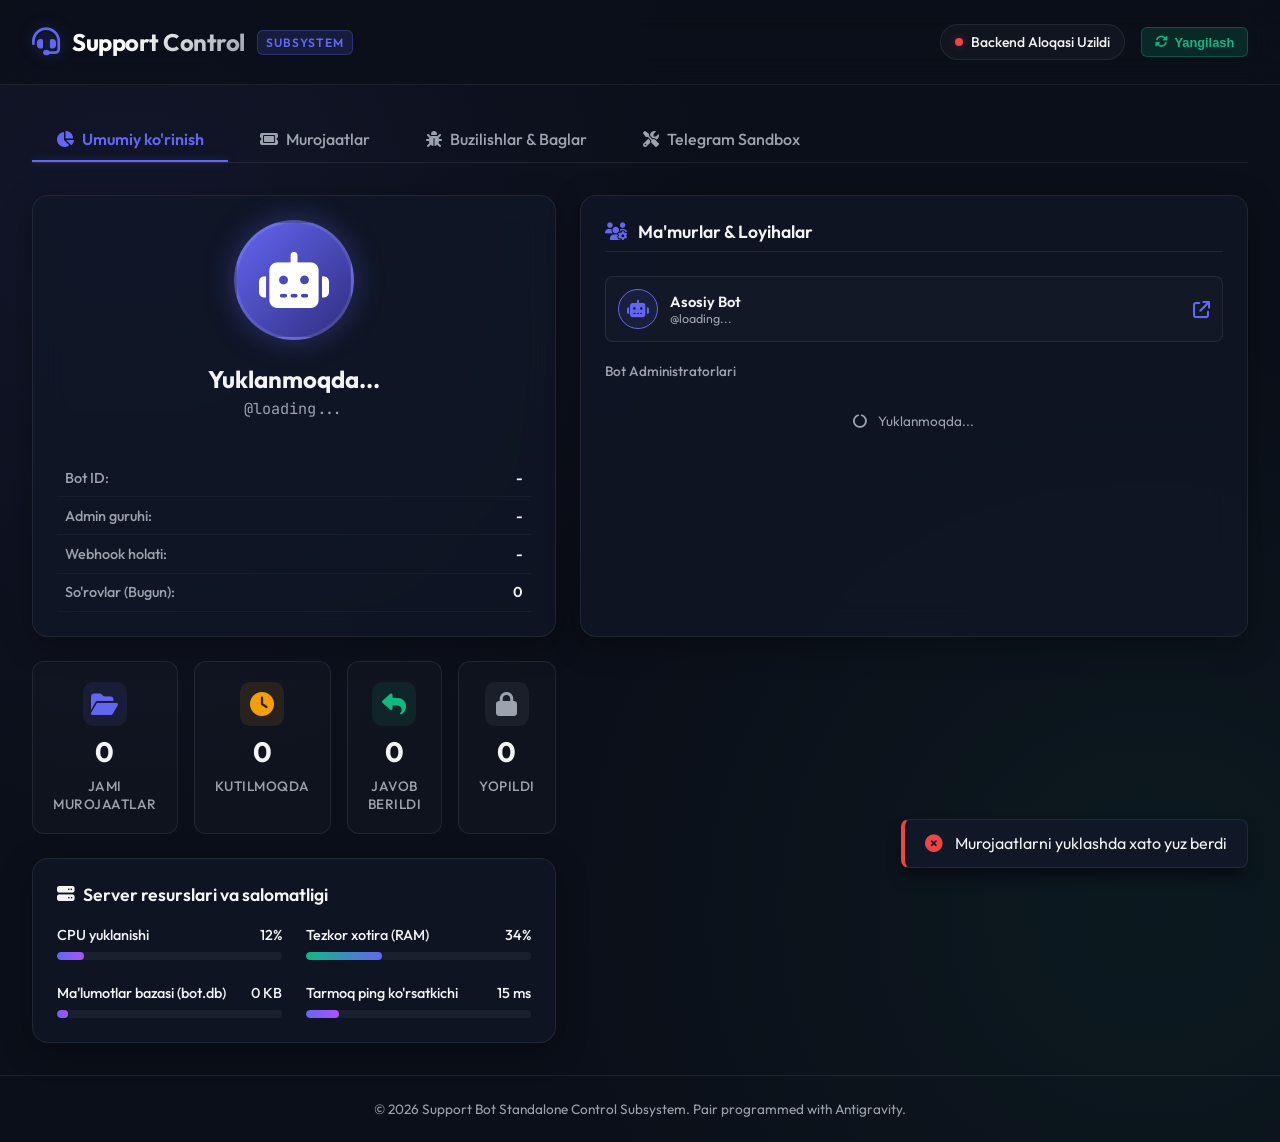
==== support_bot/index.html @ ced1eb54 "feat(support): add standalone dashboard web app, support bot system with simulation tools, and db_he" ====
<!DOCTYPE html>
<html lang="uz">
<head>
    <meta charset="UTF-8">
    <meta name="viewport" content="width=device-width, initial-scale=1.0">
    <title>Support Bot Dashboard & Control Panel</title>
    <!-- Google Fonts -->
    <link href="https://fonts.googleapis.com/css2?family=Outfit:wght@300;400;500;600;700;800&family=JetBrains+Mono:wght@400;500;700&display=swap" rel="stylesheet">
    <!-- FontAwesome for Icons -->
    <link rel="stylesheet" href="https://cdnjs.cloudflare.com/ajax/libs/font-awesome/6.4.0/css/all.min.css">
    
    <style>
        :root {
            --bg-base: #0b0f19;
            --bg-surface: rgba(17, 24, 39, 0.7);
            --border-color: rgba(255, 255, 255, 0.08);
            --accent-primary: #6366f1;
            --accent-primary-glow: rgba(99, 102, 241, 0.35);
            --accent-success: #10b981;
            --accent-success-glow: rgba(16, 185, 129, 0.2);
            --accent-danger: #ef4444;
            --accent-danger-glow: rgba(239, 68, 68, 0.3);
            --accent-warning: #f59e0b;
            --text-main: #f3f4f6;
            --text-muted: #9ca3af;
            --glass-blur: 16px;
            --transition-speed: 0.3s;
        }

        /* Blinking Alarm class for Memory Leak */
        .alarm-active {
            animation: alarm-pulse 1s infinite alternate;
            border-color: var(--accent-danger) !important;
            box-shadow: 0 0 15px var(--accent-danger-glow) !important;
        }

        @keyframes alarm-pulse {
            0% { background-color: rgba(239, 68, 68, 0.05); }
            100% { background-color: rgba(239, 68, 68, 0.2); }
        }

        * {
            margin: 0;
            padding: 0;
            box-sizing: border-box;
        }

        body {
            font-family: 'Outfit', sans-serif;
            background-color: var(--bg-base);
            color: var(--text-main);
            min-height: 100vh;
            display: flex;
            flex-direction: column;
            overflow-x: hidden;
            background-image: 
                radial-gradient(circle at 10% 20%, rgba(99, 102, 241, 0.08) 0%, transparent 40%),
                radial-gradient(circle at 90% 80%, rgba(16, 185, 129, 0.06) 0%, transparent 40%);
        }

        /* Scrollbars */
        ::-webkit-scrollbar {
            width: 8px;
            height: 8px;
        }
        ::-webkit-scrollbar-track {
            background: rgba(0, 0, 0, 0.2);
        }
        ::-webkit-scrollbar-thumb {
            background: rgba(255, 255, 255, 0.15);
            border-radius: 4px;
        }
        ::-webkit-scrollbar-thumb:hover {
            background: rgba(255, 255, 255, 0.3);
        }

        /* Layout & Header */
        header {
            display: flex;
            justify-content: space-between;
            align-items: center;
            padding: 1.5rem 2rem;
            border-bottom: 1px solid var(--border-color);
            background: rgba(11, 15, 25, 0.8);
            backdrop-filter: blur(var(--glass-blur));
            position: sticky;
            top: 0;
            z-index: 100;
        }

        .logo {
            display: flex;
            align-items: center;
            gap: 0.75rem;
        }

        .logo i {
            font-size: 1.75rem;
            color: var(--accent-primary);
            text-shadow: 0 0 15px var(--accent-primary-glow);
        }

        .logo h1 {
            font-size: 1.5rem;
            font-weight: 700;
            letter-spacing: -0.5px;
            background: linear-gradient(135deg, #fff 30%, var(--text-muted) 100%);
            -webkit-background-clip: text;
            -webkit-text-fill-color: transparent;
        }

        .logo span {
            font-size: 0.75rem;
            font-weight: 600;
            text-transform: uppercase;
            letter-spacing: 1px;
            background: rgba(99, 102, 241, 0.15);
            color: var(--accent-primary);
            padding: 0.25rem 0.5rem;
            border-radius: 6px;
            border: 1px solid rgba(99, 102, 241, 0.3);
        }

        .header-actions {
            display: flex;
            align-items: center;
            gap: 1rem;
        }

        .system-status-indicator {
            display: flex;
            align-items: center;
            gap: 0.5rem;
            font-size: 0.875rem;
            font-weight: 500;
            background: rgba(255, 255, 255, 0.03);
            padding: 0.5rem 0.875rem;
            border-radius: 99px;
            border: 1px solid var(--border-color);
        }

        .status-dot {
            width: 8px;
            height: 8px;
            border-radius: 50%;
            background-color: var(--accent-success);
            box-shadow: 0 0 8px var(--accent-success-glow);
            display: inline-block;
        }

        .status-dot.danger {
            background-color: var(--accent-danger);
            box-shadow: 0 0 8px var(--accent-danger-glow);
            animation: pulse-red 1s infinite alternate;
        }

        @keyframes pulse-red {
            0% { transform: scale(1); opacity: 0.6; }
            100% { transform: scale(1.3); opacity: 1; }
        }

        /* Container & Tabs */
        .container {
            max-width: 1400px;
            width: 100%;
            margin: 0 auto;
            padding: 2rem;
            flex-grow: 1;
            display: flex;
            flex-direction: column;
            gap: 2rem;
        }

        .tabs {
            display: flex;
            gap: 0.5rem;
            border-bottom: 1px solid var(--border-color);
            padding-bottom: 1px;
        }

        .tab-btn {
            background: none;
            border: none;
            color: var(--text-muted);
            font-family: inherit;
            font-size: 1rem;
            font-weight: 500;
            padding: 0.75rem 1.5rem;
            cursor: pointer;
            position: relative;
            transition: color var(--transition-speed);
            display: flex;
            align-items: center;
            gap: 0.5rem;
        }

        .tab-btn:hover {
            color: var(--text-main);
        }

        .tab-btn.active {
            color: var(--accent-primary);
            font-weight: 600;
        }

        .tab-btn.active::after {
            content: '';
            position: absolute;
            bottom: -1px;
            left: 0;
            right: 0;
            height: 2px;
            background: var(--accent-primary);
            box-shadow: 0 0 8px var(--accent-primary-glow);
        }

        .tab-content {
            display: none;
        }

        .tab-content.active {
            display: block;
            animation: fadeIn 0.4s ease-out;
        }

        @keyframes fadeIn {
            from { opacity: 0; transform: translateY(8px); }
            to { opacity: 1; transform: translateY(0); }
        }

        /* Cards & Glassmorphism */
        .glass-card {
            background: var(--bg-surface);
            backdrop-filter: blur(var(--glass-blur));
            border: 1px solid var(--border-color);
            border-radius: 16px;
            padding: 1.5rem;
            box-shadow: 0 8px 32px 0 rgba(0, 0, 0, 0.3);
            transition: transform var(--transition-speed), border-color var(--transition-speed);
        }

        .glass-card:hover {
            border-color: rgba(255, 255, 255, 0.15);
        }

        /* --- OVERVIEW TAB --- */
        .overview-grid {
            display: grid;
            grid-template-columns: 1fr 2fr;
            gap: 1.5rem;
        }

        @media (max-width: 1024px) {
            .overview-grid {
                grid-template-columns: 1fr;
            }
        }

        .bot-profile-card {
            display: flex;
            flex-direction: column;
            align-items: center;
            text-align: center;
            gap: 1.5rem;
            position: relative;
            overflow: hidden;
        }

        .bot-avatar-container {
            width: 120px;
            height: 120px;
            border-radius: 50%;
            background: linear-gradient(135deg, var(--accent-primary) 0%, #312e81 100%);
            display: flex;
            align-items: center;
            justify-content: center;
            border: 3px solid rgba(255, 255, 255, 0.1);
            font-size: 3.5rem;
            color: #fff;
            box-shadow: 0 0 30px var(--accent-primary-glow);
            position: relative;
        }

        .bot-avatar-container img {
            width: 100%;
            height: 100%;
            border-radius: 50%;
            object-fit: cover;
        }

        .bot-details h2 {
            font-size: 1.5rem;
            margin-bottom: 0.25rem;
            font-weight: 700;
        }

        .bot-details p {
            color: var(--text-muted);
            font-size: 0.95rem;
            font-family: 'JetBrains Mono', monospace;
        }

        .bot-meta-table {
            width: 100%;
            border-collapse: collapse;
            margin-top: 1rem;
            font-size: 0.9rem;
        }

        .bot-meta-table td {
            padding: 0.6rem 0.5rem;
            border-bottom: 1px solid rgba(255, 255, 255, 0.04);
        }

        .bot-meta-table td:first-child {
            color: var(--text-muted);
            text-align: left;
            font-weight: 500;
        }

        .bot-meta-table td:last-child {
            text-align: right;
            font-weight: 600;
        }

        /* Stats Grid */
        .stats-container {
            display: flex;
            flex-direction: column;
            gap: 1.5rem;
        }

        .stats-row {
            display: grid;
            grid-template-columns: repeat(4, 1fr);
            gap: 1rem;
        }

        @media (max-width: 768px) {
            .stats-row {
                grid-template-columns: repeat(2, 1fr);
            }
        }

        .stat-card {
            background: rgba(255, 255, 255, 0.02);
            border: 1px solid var(--border-color);
            border-radius: 12px;
            padding: 1.25rem;
            text-align: center;
            display: flex;
            flex-direction: column;
            align-items: center;
            gap: 0.5rem;
        }

        .stat-icon {
            font-size: 1.5rem;
            color: var(--accent-primary);
            background: rgba(99, 102, 241, 0.1);
            width: 44px;
            height: 44px;
            border-radius: 10px;
            display: flex;
            align-items: center;
            justify-content: center;
        }

        .stat-card.open .stat-icon {
            color: var(--accent-warning);
            background: rgba(245, 158, 11, 0.1);
        }

        .stat-card.answered .stat-icon {
            color: var(--accent-success);
            background: rgba(16, 185, 129, 0.1);
        }

        .stat-card.closed .stat-icon {
            color: var(--text-muted);
            background: rgba(255, 255, 255, 0.05);
        }

        .stat-val {
            font-size: 1.75rem;
            font-weight: 700;
        }

        .stat-lbl {
            font-size: 0.85rem;
            color: var(--text-muted);
            font-weight: 500;
            text-transform: uppercase;
            letter-spacing: 0.5px;
        }

        /* Server Metrics */
        .metrics-card h3 {
            font-size: 1.1rem;
            font-weight: 600;
            margin-bottom: 1.25rem;
            display: flex;
            align-items: center;
            gap: 0.5rem;
        }

        .metrics-grid {
            display: grid;
            grid-template-columns: repeat(2, 1fr);
            gap: 1.5rem;
        }

        @media (max-width: 600px) {
            .metrics-grid {
                grid-template-columns: 1fr;
            }
        }

        .metric-item {
            display: flex;
            flex-direction: column;
            gap: 0.5rem;
        }

        .metric-info {
            display: flex;
            justify-content: space-between;
            font-size: 0.9rem;
            font-weight: 500;
        }

        .metric-progress-bg {
            height: 8px;
            background: rgba(255, 255, 255, 0.05);
            border-radius: 99px;
            overflow: hidden;
            position: relative;
        }

        .metric-progress-fill {
            height: 100%;
            background: linear-gradient(90deg, var(--accent-primary), #a855f7);
            border-radius: 99px;
            width: 0%;
            transition: width 1s cubic-bezier(0.4, 0, 0.2, 1);
        }

        .metric-item.memory .metric-progress-fill {
            background: linear-gradient(90deg, var(--accent-success), var(--accent-primary));
        }

        .metric-item.memory.critical .metric-progress-fill {
            background: linear-gradient(90deg, var(--accent-danger), #b91c1c) !important;
            animation: progress-blink 0.5s infinite alternate;
        }

        @keyframes progress-blink {
            0% { opacity: 0.7; }
            100% { opacity: 1; }
        }

        /* --- TICKETS TAB --- */
        .tickets-layout {
            display: grid;
            grid-template-columns: 350px 1fr;
            gap: 1.5rem;
            height: 600px;
        }

        @media (max-width: 900px) {
            .tickets-layout {
                grid-template-columns: 1fr;
                height: auto;
            }
        }

        /* Ticket List Panel */
        .ticket-list-panel {
            display: flex;
            flex-direction: column;
            gap: 1rem;
            height: 100%;
            overflow: hidden;
        }

        .ticket-list-header {
            display: flex;
            flex-direction: column;
            gap: 0.75rem;
        }

        .ticket-filter {
            display: flex;
            background: rgba(0, 0, 0, 0.2);
            border-radius: 8px;
            padding: 0.25rem;
            border: 1px solid var(--border-color);
        }

        .filter-btn {
            flex-grow: 1;
            background: none;
            border: none;
            color: var(--text-muted);
            padding: 0.4rem;
            font-size: 0.8rem;
            font-weight: 600;
            border-radius: 6px;
            cursor: pointer;
            font-family: inherit;
            transition: all var(--transition-speed);
        }

        .filter-btn:hover {
            color: var(--text-main);
        }

        .filter-btn.active {
            background: rgba(255, 255, 255, 0.08);
            color: #fff;
            box-shadow: 0 2px 4px rgba(0, 0, 0, 0.2);
        }

        .ticket-scroll {
            flex-grow: 1;
            overflow-y: auto;
            display: flex;
            flex-direction: column;
            gap: 0.75rem;
            padding-right: 0.25rem;
        }

        .ticket-item-card {
            background: rgba(255, 255, 255, 0.02);
            border: 1px solid var(--border-color);
            border-radius: 10px;
            padding: 1rem;
            cursor: pointer;
            transition: all var(--transition-speed);
            display: flex;
            flex-direction: column;
            gap: 0.5rem;
            text-align: left;
        }

        .ticket-item-card:hover {
            background: rgba(255, 255, 255, 0.05);
            border-color: rgba(255, 255, 255, 0.15);
        }

        .ticket-item-card.active {
            background: rgba(99, 102, 241, 0.08);
            border-color: var(--accent-primary);
            box-shadow: 0 0 10px rgba(99, 102, 241, 0.15);
        }

        .ticket-item-top {
            display: flex;
            justify-content: space-between;
            align-items: center;
        }

        .ticket-id-tag {
            font-family: 'JetBrains Mono', monospace;
            font-size: 0.8rem;
            font-weight: 700;
            background: rgba(255, 255, 255, 0.06);
            padding: 0.2rem 0.5rem;
            border-radius: 4px;
            border: 1px solid rgba(255, 255, 255, 0.05);
        }

        .ticket-status-badge {
            font-size: 0.75rem;
            font-weight: 600;
            padding: 0.15rem 0.45rem;
            border-radius: 4px;
            text-transform: uppercase;
            letter-spacing: 0.5px;
        }

        .badge-open {
            background: rgba(245, 158, 11, 0.15);
            color: var(--accent-warning);
            border: 1px solid rgba(245, 158, 11, 0.3);
        }

        .badge-answered {
            background: rgba(16, 185, 129, 0.15);
            color: var(--accent-success);
            border: 1px solid rgba(16, 185, 129, 0.3);
        }

        .badge-closed {
            background: rgba(255, 255, 255, 0.05);
            color: var(--text-muted);
            border: 1px solid rgba(255, 255, 255, 0.1);
        }

        .ticket-user-name {
            font-weight: 600;
            font-size: 0.95rem;
        }

        .ticket-preview {
            font-size: 0.85rem;
            color: var(--text-muted);
            white-space: nowrap;
            overflow: hidden;
            text-overflow: ellipsis;
        }

        .ticket-time {
            font-size: 0.75rem;
            color: rgba(255, 255, 255, 0.3);
            align-self: flex-end;
        }

        .empty-tickets {
            text-align: center;
            color: var(--text-muted);
            padding: 3rem 1rem;
            font-size: 0.9rem;
            display: flex;
            flex-direction: column;
            align-items: center;
            gap: 0.75rem;
        }

        .empty-tickets i {
            font-size: 2rem;
            opacity: 0.5;
        }

        /* Chat Panel */
        .chat-panel {
            display: flex;
            flex-direction: column;
            height: 100%;
            overflow: hidden;
        }

        .chat-panel-placeholder {
            display: flex;
            flex-direction: column;
            align-items: center;
            justify-content: center;
            text-align: center;
            height: 100%;
            color: var(--text-muted);
            gap: 1rem;
            background: rgba(0, 0, 0, 0.15);
            border-radius: 12px;
            border: 1px dashed var(--border-color);
        }

        .chat-panel-placeholder i {
            font-size: 3.5rem;
            color: rgba(255, 255, 255, 0.05);
        }

        .chat-header {
            display: flex;
            justify-content: space-between;
            align-items: center;
            padding-bottom: 1rem;
            border-bottom: 1px solid var(--border-color);
        }

        .chat-user-info {
            display: flex;
            flex-direction: column;
            gap: 0.25rem;
        }

        .chat-user-info h4 {
            font-size: 1.1rem;
            font-weight: 600;
        }

        .chat-user-sub {
            font-size: 0.85rem;
            color: var(--text-muted);
            font-family: 'JetBrains Mono', monospace;
        }

        .chat-actions {
            display: flex;
            gap: 0.5rem;
        }

        .btn-sm {
            padding: 0.4rem 0.8rem;
            font-size: 0.8rem;
            border-radius: 6px;
            border: 1px solid var(--border-color);
            background: rgba(255, 255, 255, 0.04);
            color: var(--text-main);
            font-weight: 600;
            cursor: pointer;
            display: flex;
            align-items: center;
            gap: 0.4rem;
            transition: all var(--transition-speed);
        }

        .btn-sm:hover:not(:disabled) {
            background: rgba(255, 255, 255, 0.08);
            border-color: rgba(255, 255, 255, 0.2);
        }

        .btn-sm.success {
            background: rgba(16, 185, 129, 0.15);
            color: var(--accent-success);
            border: 1px solid rgba(16, 185, 129, 0.3);
        }

        .btn-sm.success:hover:not(:disabled) {
            background: rgba(16, 185, 129, 0.25);
        }

        .btn-sm.danger {
            background: rgba(239, 68, 68, 0.15);
            color: var(--accent-danger);
            border: 1px solid rgba(239, 68, 68, 0.3);
        }

        .btn-sm.danger:hover:not(:disabled) {
            background: rgba(239, 68, 68, 0.25);
        }

        /* Message Area */
        .chat-messages-area {
            flex-grow: 1;
            overflow-y: auto;
            padding: 1.5rem 0.5rem;
            display: flex;
            flex-direction: column;
            gap: 1rem;
        }

        .msg-bubble-wrapper {
            display: flex;
            width: 100%;
        }

        .msg-bubble-wrapper.user {
            justify-content: flex-start;
        }

        .msg-bubble-wrapper.admin {
            justify-content: flex-end;
        }

        .msg-bubble {
            max-width: 70%;
            padding: 0.85rem 1.1rem;
            border-radius: 14px;
            font-size: 0.95rem;
            line-height: 1.45;
            position: relative;
            box-shadow: 0 4px 12px rgba(0, 0, 0, 0.15);
        }

        .msg-bubble-wrapper.user .msg-bubble {
            background: rgba(255, 255, 255, 0.03);
            border: 1px solid var(--border-color);
            color: var(--text-main);
            border-bottom-left-radius: 2px;
        }

        .msg-bubble-wrapper.admin .msg-bubble {
            background: linear-gradient(135deg, var(--accent-primary) 0%, #4f46e5 100%);
            color: #fff;
            border-bottom-right-radius: 2px;
        }

        .msg-time {
            display: block;
            font-size: 0.75rem;
            color: rgba(255, 255, 255, 0.4);
            margin-top: 0.4rem;
            text-align: right;
        }

        .msg-bubble-wrapper.user .msg-time {
            color: var(--text-muted);
        }

        /* Message Input Area */
        .chat-input-area {
            display: flex;
            gap: 0.75rem;
            padding-top: 1rem;
            border-top: 1px solid var(--border-color);
            position: relative;
        }

        .chat-input-area textarea {
            flex-grow: 1;
            background: rgba(0, 0, 0, 0.25);
            border: 1px solid var(--border-color);
            border-radius: 10px;
            color: var(--text-main);
            font-family: inherit;
            font-size: 0.95rem;
            padding: 0.75rem 1rem;
            resize: none;
            height: 48px;
            transition: all var(--transition-speed);
        }

        .chat-input-area textarea:focus {
            outline: none;
            border-color: var(--accent-primary);
            box-shadow: 0 0 10px var(--accent-primary-glow);
            background: rgba(0, 0, 0, 0.4);
        }

        .chat-send-btn {
            width: 48px;
            height: 48px;
            border-radius: 10px;
            background: var(--accent-primary);
            border: none;
            color: white;
            font-size: 1.1rem;
            cursor: pointer;
            display: flex;
            align-items: center;
            justify-content: center;
            transition: all var(--transition-speed);
            box-shadow: 0 4px 12px var(--accent-primary-glow);
        }

        .chat-send-btn:hover:not(:disabled) {
            background: #4f46e5;
            transform: translateY(-2px);
        }

        .chat-send-btn:active:not(:disabled) {
            transform: translateY(0);
        }

        .chat-send-btn:disabled {
            background: rgba(255, 255, 255, 0.05);
            color: var(--text-muted);
            box-shadow: none;
            cursor: not-allowed;
        }

        /* --- BUGS & GLITCHES TAB --- */
        .bug-section-grid {
            display: grid;
            grid-template-columns: 1fr 1fr;
            gap: 2rem;
        }

        @media (max-width: 1024px) {
            .bug-section-grid {
                grid-template-columns: 1fr;
            }
        }

        .bug-controls h3 {
            margin-bottom: 1.25rem;
            font-size: 1.15rem;
            display: flex;
            align-items: center;
            gap: 0.5rem;
        }

        .bug-card-list {
            display: flex;
            flex-direction: column;
            gap: 1rem;
        }

        .bug-toggle-card {
            background: rgba(255, 255, 255, 0.02);
            border: 1px solid var(--border-color);
            border-radius: 12px;
            padding: 1.25rem;
            display: flex;
            justify-content: space-between;
            align-items: center;
            transition: all var(--transition-speed);
        }

        .bug-toggle-card.active {
            border-color: var(--accent-danger);
            background: rgba(239, 68, 68, 0.03);
            box-shadow: 0 0 15px rgba(239, 68, 68, 0.08);
        }

        .bug-info-text {
            display: flex;
            flex-direction: column;
            gap: 0.25rem;
            max-width: 70%;
        }

        .bug-title {
            font-weight: 600;
            font-size: 1rem;
            display: flex;
            align-items: center;
            gap: 0.5rem;
        }

        .bug-desc {
            font-size: 0.85rem;
            color: var(--text-muted);
        }

        /* Switch toggle UI */
        .switch {
            position: relative;
            display: inline-block;
            width: 46px;
            height: 24px;
        }

        .switch input { 
            opacity: 0;
            width: 0;
            height: 0;
        }

        .slider {
            position: absolute;
            cursor: pointer;
            top: 0;
            left: 0;
            right: 0;
            bottom: 0;
            background-color: rgba(255, 255, 255, 0.1);
            transition: .4s;
            border-radius: 34px;
            border: 1px solid var(--border-color);
        }

        .slider:before {
            position: absolute;
            content: "";
            height: 16px;
            width: 16px;
            left: 3px;
            bottom: 3px;
            background-color: #f3f4f6;
            transition: .4s;
            border-radius: 50%;
        }

        input:checked + .slider {
            background-color: var(--accent-danger);
            border-color: rgba(239, 68, 68, 0.3);
        }

        input:checked + .slider:before {
            transform: translateX(22px);
        }

        /* System Action Center */
        .action-center {
            display: flex;
            flex-direction: column;
            gap: 1rem;
            margin-top: 1.5rem;
        }

        .btn-action {
            background: linear-gradient(135deg, var(--accent-success) 0%, #047857 100%);
            color: white;
            border: none;
            border-radius: 10px;
            padding: 0.85rem;
            font-size: 0.95rem;
            font-weight: 600;
            cursor: pointer;
            display: flex;
            align-items: center;
            justify-content: center;
            gap: 0.5rem;
            transition: all var(--transition-speed);
            box-shadow: 0 4px 12px var(--accent-success-glow);
        }

        .btn-action:hover {
            transform: translateY(-2px);
            box-shadow: 0 6px 16px var(--accent-success-glow);
        }

        .btn-action.disabled {
            background: rgba(255, 255, 255, 0.05);
            color: var(--text-muted);
            box-shadow: none;
            cursor: not-allowed;
            transform: none !important;
        }

        /* Console/Logs Panel */
        .console-panel {
            display: flex;
            flex-direction: column;
            height: 480px;
        }

        .console-header {
            display: flex;
            justify-content: space-between;
            align-items: center;
            margin-bottom: 0.75rem;
        }

        .console-header span {
            font-size: 0.9rem;
            font-weight: 600;
            color: var(--text-muted);
            display: flex;
            align-items: center;
            gap: 0.5rem;
        }

        .console-screen {
            flex-grow: 1;
            background: #05070c;
            border: 1px solid var(--border-color);
            border-radius: 10px;
            padding: 1rem;
            font-family: 'JetBrains Mono', monospace;
            font-size: 0.825rem;
            color: #10b981;
            overflow-y: auto;
            display: flex;
            flex-direction: column;
            gap: 0.4rem;
            box-shadow: inset 0 2px 10px rgba(0,0,0,0.8);
        }

        .log-entry {
            line-height: 1.4;
            word-break: break-all;
        }

        .log-entry.info {
            color: #a7f3d0;
        }

        .log-entry.warn {
            color: var(--accent-warning);
        }

        .log-entry.error {
            color: #fca5a5;
        }

        .log-entry.simulated {
            color: #f43f5e;
            font-weight: bold;
            animation: pulse-log 1s alternate infinite;
        }

        @keyframes pulse-log {
            from { text-shadow: 0 0 2px rgba(244, 63, 94, 0.2); }
            to { text-shadow: 0 0 8px rgba(244, 63, 94, 0.6); }
        }

        /* --- TELEGRAM TOOLS --- */
        .tools-grid {
            display: grid;
            grid-template-columns: repeat(2, 1fr);
            gap: 1.5rem;
        }

        @media (max-width: 768px) {
            .tools-grid {
                grid-template-columns: 1fr;
            }
        }

        .tool-card h3 {
            font-size: 1.1rem;
            font-weight: 600;
            margin-bottom: 1rem;
            display: flex;
            align-items: center;
            gap: 0.5rem;
        }

        .form-group {
            display: flex;
            flex-direction: column;
            gap: 0.5rem;
            margin-bottom: 1.25rem;
        }

        .form-group label {
            font-size: 0.85rem;
            font-weight: 500;
            color: var(--text-muted);
        }

        .form-group input, .form-group textarea {
            background: rgba(0, 0, 0, 0.2);
            border: 1px solid var(--border-color);
            border-radius: 8px;
            color: white;
            padding: 0.65rem 0.85rem;
            font-family: inherit;
            font-size: 0.9rem;
            transition: all var(--transition-speed);
        }

        .form-group input:focus, .form-group textarea:focus {
            outline: none;
            border-color: var(--accent-primary);
            box-shadow: 0 0 10px var(--accent-primary-glow);
        }

        .btn-primary {
            background: var(--accent-primary);
            color: white;
            border: none;
            border-radius: 8px;
            padding: 0.75rem 1.25rem;
            font-size: 0.9rem;
            font-weight: 600;
            cursor: pointer;
            transition: all var(--transition-speed);
            display: flex;
            align-items: center;
            justify-content: center;
            gap: 0.5rem;
        }

        .btn-primary:hover:not(:disabled) {
            background: #4f46e5;
            box-shadow: 0 0 12px var(--accent-primary-glow);
        }

        .btn-primary:disabled {
            background: rgba(255,255,255,0.05);
            color: var(--text-muted);
            cursor: not-allowed;
        }

        /* Webhook status */
        .webhook-status-box {
            background: rgba(255,255,255,0.02);
            border: 1px solid var(--border-color);
            border-radius: 8px;
            padding: 1rem;
            display: flex;
            flex-direction: column;
            gap: 0.5rem;
            font-family: 'JetBrains Mono', monospace;
            font-size: 0.85rem;
        }

        /* Modal image view */
        .modal {
            display: none;
            position: fixed;
            z-index: 1000;
            top: 0;
            left: 0;
            width: 100%;
            height: 100%;
            background: rgba(0,0,0,0.85);
            backdrop-filter: blur(10px);
            align-items: center;
            justify-content: center;
        }

        .modal-content {
            max-width: 90%;
            max-height: 90%;
            border-radius: 10px;
            box-shadow: 0 0 30px rgba(0,0,0,0.5);
        }

        .modal-close {
            position: absolute;
            top: 1.5rem;
            right: 2rem;
            font-size: 2rem;
            color: white;
            cursor: pointer;
        }

        /* Toast notifications */
        .toast-container {
            position: fixed;
            bottom: 2rem;
            right: 2rem;
            display: flex;
            flex-direction: column;
            gap: 0.75rem;
            z-index: 2000;
        }

        .toast {
            background: rgba(17, 24, 39, 0.95);
            border: 1px solid var(--border-color);
            border-left: 4px solid var(--accent-primary);
            padding: 0.85rem 1.25rem;
            border-radius: 8px;
            box-shadow: 0 10px 15px -3px rgba(0,0,0,0.5);
            display: flex;
            align-items: center;
            gap: 0.75rem;
            min-width: 280px;
            transform: translateX(120%);
            transition: transform 0.3s cubic-bezier(0.175, 0.885, 0.32, 1.275);
        }

        .toast.show {
            transform: translateX(0);
        }

        .toast.success {
            border-left-color: var(--accent-success);
        }

        .toast.error {
            border-left-color: var(--accent-danger);
        }

        .toast.warning {
            border-left-color: var(--accent-warning);
        }

        .toast i {
            font-size: 1.1rem;
        }

        .toast.success i { color: var(--accent-success); }
        .toast.error i { color: var(--accent-danger); }
        .toast.warning i { color: var(--accent-warning); }

        footer {
            text-align: center;
            padding: 1.5rem;
            color: var(--text-muted);
            font-size: 0.85rem;
            border-top: 1px solid var(--border-color);
            margin-top: auto;
        }
    </style>
</head>
<body>

    <!-- Header -->
    <header>
        <div class="logo">
            <i class="fa-solid fa-headset"></i>
            <h1>Support Control</h1>
            <span>Subsystem</span>
        </div>
        <div class="header-actions">
            <div class="system-status-indicator" id="system-status-container">
                <span class="status-dot" id="system-status-dot"></span>
                <span id="system-status-text">Tizim barqaror</span>
            </div>
            <button class="btn-sm success" onclick="fetchBotStatus()"><i class="fa-solid fa-rotate"></i> Yangilash</button>
        </div>
    </header>

    <!-- Main Container -->
    <div class="container">
        
        <!-- Tabs Menu -->
        <div class="tabs">
            <button class="tab-btn active" onclick="switchTab(event, 'tab-overview')">
                <i class="fa-solid fa-chart-pie"></i> Umumiy ko'rinish
            </button>
            <button class="tab-btn" onclick="switchTab(event, 'tab-tickets')">
                <i class="fa-solid fa-ticket"></i> Murojaatlar
            </button>
            <button class="tab-btn" onclick="switchTab(event, 'tab-bugs')">
                <i class="fa-solid fa-bug"></i> Buzilishlar & Baglar
            </button>
            <button class="tab-btn" onclick="switchTab(event, 'tab-tools')">
                <i class="fa-solid fa-screwdriver-wrench"></i> Telegram Sandbox
            </button>
        </div>

        <!-- OVERVIEW TAB -->
        <div id="tab-overview" class="tab-content active">
            <div class="overview-grid">
                
                <!-- Bot Profile Info -->
                <div class="glass-card bot-profile-card">
                    <div class="bot-avatar-container">
                        <span id="bot-avatar-fallback"><i class="fa-solid fa-robot"></i></span>
                        <img id="bot-avatar-img" style="display: none;" src="" alt="Bot Avatar">
                    </div>
                    <div class="bot-details">
                        <h2 id="bot-name">Yuklanmoqda...</h2>
                        <p id="bot-username">@loading...</p>
                    </div>
                    <table class="bot-meta-table">
                        <tr>
                            <td>Bot ID:</td>
                            <td id="bot-id">-</td>
                        </tr>
                        <tr>
                            <td>Admin guruhi:</td>
                            <td id="bot-group">-</td>
                        </tr>
                        <tr>
                            <td>Webhook holati:</td>
                            <td id="bot-webhook">-</td>
                        </tr>
                        <tr>
                            <td>So'rovlar (Bugun):</td>
                            <td id="bot-requests-today">0</td>
                        </tr>
                    </table>
                </div>

                <!-- Asosiy Bot & Adminlar Info -->
                <div class="glass-card admins-card" style="display: flex; flex-direction: column; gap: 1rem; padding: 1.5rem;">
                    <h3 style="margin-bottom: 0.5rem; text-align: left; font-size: 1.1rem; border-bottom: 1px solid var(--border-color); padding-bottom: 0.5rem; font-weight: 600;">
                        <i class="fa-solid fa-users-gear" style="color: var(--accent-primary); margin-right: 0.5rem;"></i> Ma'murlar & Loyihalar
                    </h3>
                    
                    <!-- Asosiy Bot Info -->
                    <div id="main-bot-profile-container" style="display: flex; align-items: center; gap: 0.75rem; background: rgba(255, 255, 255, 0.02); padding: 0.75rem; border-radius: 8px; border: 1px solid var(--border-color);">
                        <div style="width: 40px; height: 40px; border-radius: 50%; overflow: hidden; background: rgba(99, 102, 241, 0.1); display: flex; align-items: center; justify-content: center; border: 1px solid var(--accent-primary); flex-shrink: 0;">
                            <img id="main-bot-avatar" src="" style="width: 100%; height: 100%; object-fit: cover; display: none;">
                            <i id="main-bot-fallback-avatar" class="fa-solid fa-robot" style="font-size: 1.1rem; color: var(--accent-primary);"></i>
                        </div>
                        <div style="text-align: left; flex-grow: 1; min-width: 0;">
                            <div id="main-bot-name-txt" style="font-weight: 600; font-size: 0.92rem; white-space: nowrap; overflow: hidden; text-overflow: ellipsis;">Asosiy Bot</div>
                            <div id="main-bot-username-txt" style="font-size: 0.78rem; color: var(--text-muted); white-space: nowrap; overflow: hidden; text-overflow: ellipsis;">@loading...</div>
                        </div>
                        <a id="main-bot-link" href="#" target="_blank" style="color: var(--accent-primary); font-size: 1.05rem; transition: transform 0.2s; flex-shrink: 0;">
                            <i class="fa-solid fa-arrow-up-right-from-square"></i>
                        </a>
                    </div>
                    
                    <!-- Adminlar List -->
                    <h4 style="font-size: 0.85rem; font-weight: 500; color: var(--text-muted); text-align: left; margin-top: 0.25rem;">Bot Administratorlari</h4>
                    <div id="admins-list-container" style="display: flex; flex-direction: column; gap: 0.75rem;">
                        <div style="text-align: center; padding: 1rem; color: var(--text-muted); font-size: 0.85rem;">
                            <i class="fa-solid fa-circle-notch fa-spin" style="margin-right: 0.5rem;"></i> Yuklanmoqda...
                        </div>
                    </div>
                </div>

                <!-- Stats and Metrics -->
                <div class="stats-container">
                    
                    <div class="stats-row">
                        <div class="stat-card">
                            <div class="stat-icon"><i class="fa-solid fa-folder-open"></i></div>
                            <div class="stat-val" id="stat-total">0</div>
                            <div class="stat-lbl">Jami murojaatlar</div>
                        </div>
                        <div class="stat-card open">
                            <div class="stat-icon"><i class="fa-solid fa-clock"></i></div>
                            <div class="stat-val" id="stat-open">0</div>
                            <div class="stat-lbl">Kutilmoqda</div>
                        </div>
                        <div class="stat-card answered">
                            <div class="stat-icon"><i class="fa-solid fa-reply"></i></div>
                            <div class="stat-val" id="stat-answered">0</div>
                            <div class="stat-lbl">Javob berildi</div>
                        </div>
                        <div class="stat-card closed">
                            <div class="stat-icon"><i class="fa-solid fa-lock"></i></div>
                            <div class="stat-val" id="stat-closed">0</div>
                            <div class="stat-lbl">Yopildi</div>
                        </div>
                    </div>

                    <!-- Server Health Metrics -->
                    <div class="glass-card metrics-card" id="health-card">
                        <h3><i class="fa-solid fa-server"></i> Server resurslari va salomatligi</h3>
                        <div class="metrics-grid">
                            <div class="metric-item">
                                <div class="metric-info">
                                    <span>CPU yuklanishi</span>
                                    <span id="metric-cpu-val">12%</span>
                                </div>
                                <div class="metric-progress-bg">
                                    <div class="metric-progress-fill" id="metric-cpu-bar" style="width: 12%;"></div>
                                </div>
                            </div>
                            <div class="metric-item memory" id="memory-metric-item">
                                <div class="metric-info">
                                    <span>Tezkor xotira (RAM)</span>
                                    <span id="metric-ram-val">34%</span>
                                </div>
                                <div class="metric-progress-bg">
                                    <div class="metric-progress-fill" id="metric-ram-bar" style="width: 34%;"></div>
                                </div>
                            </div>
                            <div class="metric-item">
                                <div class="metric-info">
                                    <span>Ma'lumotlar bazasi (bot.db)</span>
                                    <span id="metric-db-val">0 KB</span>
                                </div>
                                <div class="metric-progress-bg">
                                    <div class="metric-progress-fill" id="metric-db-bar" style="width: 5%;"></div>
                                </div>
                            </div>
                            <div class="metric-item">
                                <div class="metric-info">
                                    <span>Tarmoq ping ko'rsatkichi</span>
                                    <span id="metric-ping-val">15 ms</span>
                                </div>
                                <div class="metric-progress-bg">
                                    <div class="metric-progress-fill" id="metric-ping-bar" style="width: 15%;"></div>
                                </div>
                            </div>
                        </div>
                    </div>

                </div>

            </div>
        </div>

        <!-- TICKETS TAB -->
        <div id="tab-tickets" class="tab-content">
            <div class="tickets-layout glass-card">
                
                <!-- Ticket List -->
                <div class="ticket-list-panel">
                    <div class="ticket-list-header">
                        <div class="ticket-filter">
                            <button class="filter-btn active" onclick="filterTickets('all', this)">Barchasi</button>
                            <button class="filter-btn" onclick="filterTickets('open', this)">Ochiq</button>
                            <button class="filter-btn" onclick="filterTickets('answered', this)">Javob berilgan</button>
                            <button class="filter-btn" onclick="filterTickets('closed', this)">Yopilgan</button>
                        </div>
                    </div>
                    
                    <div class="ticket-scroll" id="ticket-list-container">
                        <!-- Loaded dynamically -->
                        <div class="empty-tickets">
                            <i class="fa-solid fa-spinner fa-spin"></i>
                            <p>Murojaatlar yuklanmoqda...</p>
                        </div>
                    </div>
                </div>

                <!-- Chat History & Details -->
                <div class="chat-panel">
                    <div id="chat-placeholder" class="chat-panel-placeholder">
                        <i class="fa-solid fa-comments"></i>
                        <p>Murojaat tafsilotlarini va xabarlar tarixini ko'rish uchun chap tomondan ticketni tanlang.</p>
                    </div>

                    <div id="chat-active" class="chat-panel" style="display: none;">
                        <div class="chat-header">
                            <div class="chat-user-info">
                                <h4 id="chat-user-title">Foydalanuvchi</h4>
                                <span class="chat-user-sub" id="chat-user-meta">ID: 0 | Username: -</span>
                            </div>
                            <div class="chat-actions">
                                <button class="btn-sm success" id="btn-close-ticket" onclick="closeCurrentTicket()">
                                    <i class="fa-solid fa-check-double"></i> Murojaatni yopish
                                </button>
                            </div>
                        </div>

                        <!-- Messages Area -->
                        <div class="chat-messages-area" id="chat-messages-container">
                            <!-- Messages loaded here -->
                        </div>

                        <!-- Message Input Form -->
                        <div class="chat-input-area">
                            <textarea id="reply-textarea" placeholder="Admindan foydalanuvchiga javob xabari yozing... (Enter orqali yuborish)" onkeydown="checkSubmit(event)"></textarea>
                            <button class="chat-send-btn" id="send-reply-btn" onclick="sendReply()">
                                <i class="fa-solid fa-paper-plane"></i>
                            </button>
                        </div>
                    </div>
                </div>

            </div>
        </div>

        <!-- BUGS & GLITCHES TAB -->
        <div id="tab-bugs" class="tab-content">
            <div class="bug-section-grid">
                
                <!-- Bug Control Center -->
                <div class="glass-card bug-controls">
                    <h3><i class="fa-solid fa-toggle-on"></i> Tizim xatoliklarini simulyatsiya qilish</h3>
                    <p style="font-size: 0.9rem; color: var(--text-muted); margin-bottom: 1.5rem;">
                        Tizimning turli xil buzilish holatlarida o'zini qanday tutishini tekshirish uchun quyidagi tugmalarni faollashtiring.
                        Har bir buzilish faollashtirilganda, u backend tizimida tegishli xatolarni yuzaga keltiradi.
                    </p>

                    <div class="bug-card-list">
                        
                        <!-- DB Latency/Lock Bug -->
                        <div class="bug-toggle-card" id="card-bug-db">
                            <div class="bug-info-text">
                                <span class="bug-title"><i class="fa-solid fa-database"></i> SQLite DB Qulflanishi</span>
                                <span class="bug-desc">Ma'lumotlar bazasiga bo'lgan har bir so'rovni 3 soniyaga kechiktiradi va tranzaksiyalarni qulflaydi.</span>
                            </div>
                            <label class="switch">
                                <input type="checkbox" id="toggle-bug-db" onchange="toggleBug('db_lock', this)">
                                <span class="slider"></span>
                            </label>
                        </div>

                        <!-- Telegram API 429 Throttle Bug -->
                        <div class="bug-toggle-card" id="card-bug-telegram-429">
                            <div class="bug-info-text">
                                <span class="bug-title"><i class="fa-solid fa-cloud-bolt"></i> Telegram API 429 (Flood)</span>
                                <span class="bug-desc">Telegram bot orqali jo'natiladigan har bir xabarda 'Retry After 429' (limiti oshdi) xatosini qaytaradi.</span>
                            </div>
                            <label class="switch">
                                <input type="checkbox" id="toggle-bug-telegram-429" onchange="toggleBug('tg_rate_limit', this)">
                                <span class="slider"></span>
                            </label>
                        </div>

                        <!-- Network outage Bug -->
                        <div class="bug-toggle-card" id="card-bug-network">
                            <div class="bug-info-text">
                                <span class="bug-title"><i class="fa-solid fa-wifi-slash"></i> Telegram Server Outage</span>
                                <span class="bug-desc">Telegram API xizmatlariga ulanish uzilganini simulyatsiya qiladi (Network Connection Timeout).</span>
                            </div>
                            <label class="switch">
                                <input type="checkbox" id="toggle-bug-network" onchange="toggleBug('tg_network_fail', this)">
                                <span class="slider"></span>
                            </label>
                        </div>

                        <!-- Memory Leak Bug -->
                        <div class="bug-toggle-card" id="card-bug-memory">
                            <div class="bug-info-text">
                                <span class="bug-title"><i class="fa-solid fa-memory"></i> RAM Xotira sizib chiqishi</span>
                                <span class="bug-desc">Xotiradan yuklanishni sun'iy tarzda oshiradi. RAM hajmi ko'rsatkichi 98% gacha ko'tarilib qizil signal beradi.</span>
                            </div>
                            <label class="switch">
                                <input type="checkbox" id="toggle-bug-memory" onchange="toggleBug('memory_leak', this)">
                                <span class="slider"></span>
                            </label>
                        </div>

                    </div>

                    <div class="action-center">
                        <button class="btn-action" onclick="resolveAllBugs()">
                            <i class="fa-solid fa-wand-magic-sparkles"></i> Tizimni qayta tiklash (Fix All Bugs)
                        </button>
                    </div>
                </div>

                <!-- Console Output Terminal -->
                <div class="glass-card console-panel">
                    <div class="console-header">
                        <span><i class="fa-solid fa-terminal"></i> Tizim loglari (Console Output)</span>
                        <button class="btn-sm" onclick="clearConsole()"><i class="fa-solid fa-trash"></i> Tozalash</button>
                    </div>
                    <div class="console-screen" id="console-terminal">
                        <div class="log-entry info">[SYSTEM] Support bot boshqaruv konsoli faollashtirildi.</div>
                        <div class="log-entry info">[SYSTEM] Loglar olinmoqda...</div>
                    </div>
                </div>

            </div>
        </div>

        <!-- TELEGRAM TOOLS -->
        <div id="tab-tools" class="tab-content">
            <div class="tools-grid">
                
                <!-- Connection test -->
                <div class="glass-card tool-card">
                    <h3><i class="fa-solid fa-paper-plane"></i> Telegram Muloqot Testi</h3>
                    <p style="font-size: 0.9rem; color: var(--text-muted); margin-bottom: 1.25rem;">
                        Telegram guruhiga (SUPPORT_GROUP_ID) test rejimida adminlik ogohlantirishini yuborib bot ulanishini tekshiring.
                    </p>
                    
                    <div class="form-group">
                        <label for="test-alert-message">Xabar matni:</label>
                        <textarea id="test-alert-message" rows="3" placeholder="Tizim sinov xabari. Salomatlik tekshiruvi muvaffaqiyatli yakunlandi.">⚠️ Tizim nazorati: Standalone support tizimi muvaffaqiyatli ishga tushdi va ulanish sinovdan o'tdi.</textarea>
                    </div>

                    <button class="btn-primary" id="btn-send-test" onclick="sendTestAlert()">
                        <i class="fa-solid fa-circle-check"></i> Guruhga yuborish (Telegram API)
                    </button>
                </div>

                <!-- Bot Info & Webhook Details -->
                <div class="glass-card tool-card">
                    <h3><i class="fa-solid fa-network-wired"></i> Telegram Webhook holati</h3>
                    <p style="font-size: 0.9rem; color: var(--text-muted); margin-bottom: 1.25rem;">
                        Hozirgi Telegram bot ulangan Webhook manzili haqida batafsil ma'lumotlar.
                    </p>

                    <div class="webhook-status-box" id="webhook-details">
                        <!-- Loaded dynamically -->
                        <div style="text-align: center; color: var(--text-muted); padding: 1.5rem;">
                            <i class="fa-solid fa-spinner fa-spin"></i> Ma'lumot yuklanmoqda...
                        </div>
                    </div>
                </div>

            </div>
        </div>

    </div>

    <!-- Image Modal -->
    <div id="image-modal" class="modal" onclick="closeImageModal()">
        <span class="modal-close">&times;</span>
        <img class="modal-content" id="modal-img">
    </div>

    <!-- Toast Container -->
    <div class="toast-container" id="toast-container"></div>

    <!-- Footer -->
    <footer>
        <p>&copy; 2026 Support Bot Standalone Control Subsystem. Pair programmed with Antigravity.</p>
    </footer>

    <!-- JavaScript logic -->
    <script>
        let currentTabId = 'tab-overview';
        let allTickets = [];
        let activeTicketId = null;
        let activeFilter = 'all';
        let refreshInterval = null;
        let logsInterval = null;
        let bugStates = {
            db_lock: false,
            tg_rate_limit: false,
            tg_network_fail: false,
            memory_leak: false
        };

        // Initialize Page
        window.addEventListener('load', () => {
            fetchBotStatus();
            fetchTickets();
            fetchLogs();
            
            // Auto refresh stats and logs
            refreshInterval = setInterval(fetchBotStatus, 5000);
            logsInterval = setInterval(fetchLogs, 4000);
        });

        // Tab Switching
        function switchTab(event, tabId) {
            // Hide all tabs
            document.querySelectorAll('.tab-content').forEach(tab => {
                tab.classList.remove('active');
            });
            document.querySelectorAll('.tab-btn').forEach(btn => {
                btn.classList.remove('active');
            });

            // Show active tab
            document.getElementById(tabId).classList.add('active');
            event.currentTarget.classList.add('active');
            currentTabId = tabId;

            // Trigger fetch adjustments if necessary
            if (tabId === 'tab-tickets') {
                fetchTickets();
            }
        }

        // Show Toast Notification
        function showToast(message, type = 'success') {
            const container = document.getElementById('toast-container');
            const toast = document.createElement('div');
            toast.className = `toast ${type}`;
            
            let icon = 'fa-circle-check';
            if (type === 'error') icon = 'fa-circle-xmark';
            if (type === 'warning') icon = 'fa-triangle-exclamation';

            toast.innerHTML = `
                <i class="fa-solid ${icon}"></i>
                <span>${message}</span>
            `;
            
            container.appendChild(toast);
            
            // Trigger animation
            setTimeout(() => {
                toast.classList.add('show');
            }, 10);

            // Remove toast after 4s
            setTimeout(() => {
                toast.classList.remove('show');
                setTimeout(() => {
                    toast.remove();
                }, 300);
            }, 4000);
        }

        // Fetch Bot Status & Metrics from Backend
        async function fetchBotStatus() {
            try {
                const response = await fetch('/api/bot-status');
                if (!response.ok) throw new Error('API server status checking failed');
                
                const data = await response.json();
                
                // Update Bot Info
                document.getElementById('bot-name').innerText = data.bot_name || 'Anigram Support Bot';
                document.getElementById('bot-username').innerText = `@${data.bot_username || 'support_bot'}`;
                document.getElementById('bot-id').innerText = data.bot_id || 'N/A';
                document.getElementById('bot-group').innerText = data.support_group_id || 'N/A';
                
                const hasWebhook = data.webhook_url ? 'Webhook' : 'Polling';
                document.getElementById('bot-webhook').innerText = hasWebhook;
                
                // Update Ticket Stats
                document.getElementById('stat-total').innerText = data.stats.total || 0;
                document.getElementById('stat-open').innerText = data.stats.open || 0;
                document.getElementById('stat-answered').innerText = data.stats.answered || 0;
                document.getElementById('stat-closed').innerText = data.stats.closed || 0;
                
                // Update Server Health Bar metrics
                updateMetric('cpu', data.metrics.cpu);
                updateMetric('ram', data.metrics.ram);
                updateMetric('db', data.metrics.db_size_kb, data.metrics.db_percentage);
                updateMetric('ping', data.metrics.ping);

                // Memory Leak alarm triggers
                const memoryMetricItem = document.getElementById('memory-metric-item');
                const healthCard = document.getElementById('health-card');
                if (data.metrics.ram > 85) {
                    memoryMetricItem.classList.add('critical');
                    healthCard.classList.add('alarm-active');
                    document.getElementById('system-status-dot').className = 'status-dot danger';
                    document.getElementById('system-status-text').innerText = 'RAM Avariya Holatida!';
                } else {
                    memoryMetricItem.classList.remove('critical');
                    healthCard.classList.remove('alarm-active');
                    
                    // General status
                    if (data.system_healthy) {
                        document.getElementById('system-status-dot').className = 'status-dot';
                        document.getElementById('system-status-text').innerText = 'Tizim barqaror';
                    } else {
                        document.getElementById('system-status-dot').className = 'status-dot danger';
                        document.getElementById('system-status-text').innerText = 'Muammolar aniqlandi';
                    }
                }

                // Render Webhook details
                renderWebhookDetails(data.webhook_details);

                // Render Main Bot and Admins profiles
                renderAdmins(data.main_bot, data.admins);

            } catch (err) {
                console.error(err);
                document.getElementById('system-status-dot').className = 'status-dot danger';
                document.getElementById('system-status-text').innerText = 'Backend Aloqasi Uzildi';
            }
        }

        // Render Admins & Main Bot Profiles
        function renderAdmins(mainBot, admins) {
            // 1. Update Main Bot
            const mainBotAvatar = document.getElementById('main-bot-avatar');
            const mainBotFallback = document.getElementById('main-bot-fallback-avatar');
            const mainBotName = document.getElementById('main-bot-name-txt');
            const mainBotUsername = document.getElementById('main-bot-username-txt');
            const mainBotLink = document.getElementById('main-bot-link');
            
            if (mainBot) {
                mainBotName.innerText = mainBot.name || 'Asosiy Bot';
                mainBotUsername.innerText = `@${mainBot.username || 'unknown'}`;
                mainBotLink.href = mainBot.link || '#';
                if (mainBot.photo_url) {
                    mainBotAvatar.src = mainBot.photo_url;
                    mainBotAvatar.style.display = 'block';
                    mainBotFallback.style.display = 'none';
                } else {
                    mainBotAvatar.style.display = 'none';
                    mainBotFallback.style.display = 'block';
                }
            }
            
            // 2. Update Admins List
            const container = document.getElementById('admins-list-container');
            container.innerHTML = '';
            
            if (!admins || admins.length === 0) {
                container.innerHTML = `<div style="text-align: center; color: var(--text-muted); font-size: 0.85rem; padding: 0.5rem;">Adminlar ro'yxati bo'sh</div>`;
                return;
            }
            
            admins.forEach(admin => {
                const item = document.createElement('div');
                item.style.display = 'flex';
                item.style.alignItems = 'center';
                item.style.gap = '0.75rem';
                item.style.padding = '0.5rem 0.75rem';
                item.style.background = 'rgba(255, 255, 255, 0.01)';
                item.style.borderRadius = '6px';
                item.style.border = '1px solid rgba(255, 255, 255, 0.04)';
                
                const avatarHtml = admin.photo_url 
                    ? `<img src="${admin.photo_url}" style="width: 32px; height: 32px; border-radius: 50%; object-fit: cover;">`
                    : `<div style="width: 32px; height: 32px; border-radius: 50%; background: rgba(255, 255, 255, 0.05); display: flex; align-items: center; justify-content: center; font-size: 0.95rem; font-weight: bold; color: var(--text-muted); border: 1px solid rgba(255, 255, 255, 0.08);">${admin.name.charAt(0).toUpperCase()}</div>`;
                    
                const roleBadgeColor = admin.role === 'Super Admin' ? 'rgba(239, 68, 68, 0.15)' : 'rgba(99, 102, 241, 0.15)';
                const roleTextColor = admin.role === 'Super Admin' ? 'var(--accent-danger)' : 'var(--accent-primary)';
                
                item.innerHTML = `
                    <div style="flex-shrink: 0; display: flex; align-items: center;">${avatarHtml}</div>
                    <div style="text-align: left; flex-grow: 1; min-width: 0;">
                        <div style="font-weight: 500; font-size: 0.85rem; white-space: nowrap; overflow: hidden; text-overflow: ellipsis; color: var(--text-main);">${admin.name}</div>
                        <div style="display: flex; align-items: center; gap: 0.4rem; margin-top: 1px;">
                            <span style="font-size: 0.68rem; padding: 1px 6px; border-radius: 4px; background: ${roleBadgeColor}; color: ${roleTextColor}; font-weight: 500; white-space: nowrap;">${admin.role}</span>
                            ${admin.username ? `<span style="font-size: 0.72rem; color: var(--text-muted); white-space: nowrap; overflow: hidden; text-overflow: ellipsis;">@${admin.username}</span>` : ''}
                        </div>
                    </div>
                    <a href="${admin.link}" target="_blank" style="color: var(--text-muted); font-size: 1rem; transition: color 0.2s; flex-shrink: 0; display: flex; align-items: center;">
                        <i class="fa-brands fa-telegram"></i>
                    </a>
                `;
                container.appendChild(item);
            });
        }

        // Helper to update progress bars
        function updateMetric(name, value, overrideBarWidth = null) {
            const bar = document.getElementById(`metric-${name}-bar`);
            const label = document.getElementById(`metric-${name}-val`);
            
            if (name === 'db') {
                label.innerText = `${value} KB`;
                bar.style.width = `${overrideBarWidth || 5}%`;
            } else if (name === 'ping') {
                label.innerText = `${value} ms`;
                bar.style.width = `${Math.min(value, 100)}%`;
            } else {
                label.innerText = `${value}%`;
                bar.style.width = `${value}%`;
            }
        }

        // Render Webhook details
        function renderWebhookDetails(info) {
            const box = document.getElementById('webhook-details');
            if (!info || Object.keys(info).length === 0) {
                box.innerHTML = `
                    <div><strong>Rejim:</strong> Polling (Telegram polling faol)</div>
                    <div><strong>Kutilayotgan yangilanishlar:</strong> 0</div>
                    <div><strong>So'nggi xatolik:</strong> Mavjud emas</div>
                `;
                return;
            }

            box.innerHTML = `
                <div><strong>Webhook URL:</strong> ${info.url || 'O\'rnatilmagan'}</div>
                <div><strong>Kutilayotgan xabarlar:</strong> ${info.pending_update_count || 0}</div>
                <div><strong>Maksimal ulanishlar:</strong> ${info.max_connections || 'sukut bo\'yicha'}</div>
                <div><strong>IP Manzil:</strong> ${info.ip_address || 'Yo\'q'}</div>
                <div><strong>So'nggi xatolik vaqti:</strong> ${info.last_error_date ? new Date(info.last_error_date * 1000).toLocaleString() : 'Xatosiz'}</div>
                <div><strong>Xatolik xabari:</strong> ${info.last_error_message || 'Mavjud emas'}</div>
            `;
        }

        // Fetch support tickets
        async function fetchTickets() {
            try {
                const response = await fetch('/api/tickets');
                if (!response.ok) throw new Error('Tickets fetch failed');
                
                allTickets = await response.json();
                renderTicketList();
            } catch (err) {
                console.error(err);
                showToast('Murojaatlarni yuklashda xato yuz berdi', 'error');
            }
        }

        // Render Ticket List inside Left Panel
        function renderTicketList() {
            const container = document.getElementById('ticket-list-container');
            container.innerHTML = '';

            const filtered = allTickets.filter(t => {
                if (activeFilter === 'all') return true;
                return t.status === activeFilter;
            });

            if (filtered.length === 0) {
                container.innerHTML = `
                    <div class="empty-tickets">
                        <i class="fa-solid fa-folder-open"></i>
                        <p>Ushbu ruknda murojaatlar mavjud emas.</p>
                    </div>
                `;
                return;
            }

            filtered.forEach(ticket => {
                const card = document.createElement('div');
                card.className = `ticket-item-card ${activeTicketId === ticket.id ? 'active' : ''}`;
                card.onclick = () => selectTicket(ticket.id);

                const statusLabel = {
                    open: 'Kutilmoqda',
                    answered: 'Javob berilgan',
                    closed: 'Yopilgan'
                }[ticket.status] || ticket.status;

                const statusClass = `badge-${ticket.status}`;

                const cleanTime = ticket.created_at ? ticket.created_at.split(' ')[1] || ticket.created_at : '';

                card.innerHTML = `
                    <div class="ticket-item-top">
                        <span class="ticket-id-tag">#${ticket.id}</span>
                        <span class="ticket-status-badge ${statusClass}">${statusLabel}</span>
                    </div>
                    <div class="ticket-user-name">${ticket.full_name || 'Telegram User'}</div>
                    <div class="ticket-preview">${ticket.message || ''}</div>
                    <div class="ticket-time">${ticket.created_at || ''}</div>
                `;

                container.appendChild(card);
            });
        }

        // Filter Tickets
        function filterTickets(status, btnElement) {
            document.querySelectorAll('.ticket-filter .filter-btn').forEach(btn => {
                btn.classList.remove('active');
            });
            btnElement.classList.add('active');
            activeFilter = status;
            renderTicketList();
        }

        // Select ticket and view chat details
        async function selectTicket(ticketId) {
            activeTicketId = ticketId;
            
            // Mark active element in UI list
            document.querySelectorAll('.ticket-item-card').forEach(card => {
                card.classList.remove('active');
            });
            
            // Load ticket message history
            try {
                const ticket = allTickets.find(t => t.id === ticketId);
                if (!ticket) return;

                document.getElementById('chat-placeholder').style.display = 'none';
                document.getElementById('chat-active').style.display = 'flex';
                
                // Set Header
                document.getElementById('chat-user-title').innerText = ticket.full_name || 'Foydalanuvchi';
                
                const unameStr = ticket.username ? `@${ticket.username}` : 'username yo\'q';
                document.getElementById('chat-user-meta').innerText = `ID: ${ticket.user_id} | Username: ${unameStr}`;

                // Set Close ticket button state
                const closeBtn = document.getElementById('btn-close-ticket');
                if (ticket.status === 'closed') {
                    closeBtn.innerText = 'Yopilgan';
                    closeBtn.disabled = true;
                    closeBtn.className = 'btn-sm';
                } else {
                    closeBtn.innerText = 'Murojaatni yopish';
                    closeBtn.disabled = false;
                    closeBtn.className = 'btn-sm danger';
                }

                // Fetch history messages
                const response = await fetch(`/api/tickets/${ticketId}/messages`);
                if (!response.ok) throw new Error('History load failed');
                
                const messages = await response.json();
                renderChatMessages(messages);

            } catch (err) {
                console.error(err);
                showToast('Suhbat tarixini olishda xatolik yuz berdi', 'error');
            }

            // re-render list to show active highlight
            renderTicketList();
        }

        // Render Chat Messages bubble list
        function renderChatMessages(messages) {
            const container = document.getElementById('chat-messages-container');
            container.innerHTML = '';

            if (messages.length === 0) {
                container.innerHTML = `
                    <div style="text-align: center; color: var(--text-muted); padding: 2rem;">
                        Xabarlar mavjud emas.
                    </div>
                `;
                return;
            }

            messages.forEach(msg => {
                const wrap = document.createElement('div');
                const isAdmin = msg.is_admin === 1;
                wrap.className = `msg-bubble-wrapper ${isAdmin ? 'admin' : 'user'}`;

                const cleanText = escapeHTML(msg.message);

                wrap.innerHTML = `
                    <div class="msg-bubble">
                        <div>${cleanText}</div>
                        <span class="msg-time">${msg.created_at || ''}</span>
                    </div>
                `;

                container.appendChild(wrap);
            });

            // Scroll to bottom
            container.scrollTop = container.scrollHeight;
        }

        // Escape HTML for safety
        function escapeHTML(text) {
            return text
                .replace(/&/g, "&amp;")
                .replace(/</g, "&lt;")
                .replace(/>/g, "&gt;")
                .replace(/"/g, "&quot;")
                .replace(/'/g, "&#039;");
        }

        // Submit message on Enter (without shift)
        function checkSubmit(e) {
            if (e.key === 'Enter' && !e.shiftKey) {
                e.preventDefault();
                sendReply();
            }
        }

        // Send Reply to User
        async function sendReply() {
            const textarea = document.getElementById('reply-textarea');
            const text = textarea.value.trim();
            if (!text || !activeTicketId) return;

            const sendBtn = document.getElementById('send-reply-btn');
            sendBtn.disabled = true;
            textarea.disabled = true;

            try {
                const response = await fetch(`/api/tickets/${activeTicketId}/reply`, {
                    method: 'POST',
                    headers: { 'Content-Type': 'application/json' },
                    body: JSON.stringify({ message: text })
                });

                const data = await response.json();
                if (!response.ok) {
                    throw new Error(data.error || 'Reply send failed');
                }

                showToast('Javob yuborildi va foydalanuvchiga yetkazildi!');
                textarea.value = '';
                
                // Refresh list and reload current chat
                await fetchTickets();
                await selectTicket(activeTicketId);

            } catch (err) {
                console.error(err);
                showToast(`Javob yuborishda xato: ${err.message}`, 'error');
            } finally {
                sendBtn.disabled = false;
                textarea.disabled = false;
                textarea.focus();
            }
        }

        // Close Support Ticket
        async function closeCurrentTicket() {
            if (!activeTicketId) return;
            if (!confirm('Ushbu murojaatni rostdan ham yopmoqchimisiz?')) return;

            try {
                const response = await fetch(`/api/tickets/${activeTicketId}/close`, {
                    method: 'POST'
                });

                if (!response.ok) {
                    const data = await response.json();
                    throw new Error(data.error || 'Ticket close failed');
                }

                showToast('Murojaat muvaffaqiyatli yopildi.');
                await fetchTickets();
                await selectTicket(activeTicketId);

            } catch (err) {
                console.error(err);
                showToast(`Xatolik: ${err.message}`, 'error');
            }
        }

        // Fetch logs for terminal console
        async function fetchLogs() {
            try {
                const response = await fetch('/api/logs');
                if (!response.ok) throw new Error('Logs fetch failed');
                const logs = await response.json();
                
                const terminal = document.getElementById('console-terminal');
                // Save current scroll position
                const isScrolledToBottom = terminal.scrollHeight - terminal.clientHeight <= terminal.scrollTop + 30;

                terminal.innerHTML = '';
                logs.forEach(log => {
                    const div = document.createElement('div');
                    let logClass = 'info';
                    
                    if (log.toLowerCase().includes('error') || log.toLowerCase().includes('fail') || log.toLowerCase().includes('exception')) {
                        logClass = 'error';
                    } else if (log.toLowerCase().includes('warning') || log.toLowerCase().includes('warn')) {
                        logClass = 'warn';
                    }
                    
                    if (log.includes('[SIMULATED]')) {
                        logClass = 'simulated';
                    }

                    div.className = `log-entry ${logClass}`;
                    div.innerText = log;
                    terminal.appendChild(div);
                });

                if (isScrolledToBottom) {
                    terminal.scrollTop = terminal.scrollHeight;
                }

            } catch (err) {
                console.error('Log monitoring error:', err);
            }
        }

        // Clear console log UI
        function clearConsole() {
            document.getElementById('console-terminal').innerHTML = `
                <div class="log-entry info">[SYSTEM] Konsol foydalanuvchi tomonidan tozalandi. Yangi loglar kutilmoqda...</div>
            `;
        }

        // Toggle simulated bug status
        async function toggleBug(bugName, checkbox) {
            const active = checkbox.checked;
            const card = document.getElementById(`card-bug-${bugName === 'tg_rate_limit' ? 'telegram-429' : bugName === 'tg_network_fail' ? 'network' : bugName === 'db_lock' ? 'db' : 'memory'}`);
            
            if (active) {
                card.classList.add('active');
            } else {
                card.classList.remove('active');
            }

            try {
                const response = await fetch('/api/bugs/trigger', {
                    method: 'POST',
                    headers: { 'Content-Type': 'application/json' },
                    body: JSON.stringify({ bug: bugName, active: active })
                });
                
                const data = await response.json();
                if (!response.ok) throw new Error(data.error);

                if (active) {
                    showToast(`Bug faollashtirildi: ${bugName.toUpperCase()}`, 'warning');
                } else {
                    showToast(`Bug o'chirildi: ${bugName.toUpperCase()}`);
                }

                // Instantly fetch bot status & logs
                fetchBotStatus();
                fetchLogs();

            } catch (err) {
                console.error(err);
                showToast(`Xatolik: ${err.message}`, 'error');
                checkbox.checked = !active; // revert UI
                card.classList.toggle('active');
            }
        }

        // Reset/Resolve all simulated bugs
        async function resolveAllBugs() {
            try {
                const response = await fetch('/api/bugs/resolve', { method: 'POST' });
                if (!response.ok) throw new Error('Bugs resolving failed');
                
                showToast('Barcha sun\'iy xatoliklar bartaraf etildi. Tizim tiklanmoqda!');
                
                // Reset toggles in UI
                document.getElementById('toggle-bug-db').checked = false;
                document.getElementById('toggle-bug-telegram-429').checked = false;
                document.getElementById('toggle-bug-network').checked = false;
                document.getElementById('toggle-bug-memory').checked = false;
                
                document.querySelectorAll('.bug-toggle-card').forEach(card => {
                    card.classList.remove('active');
                });

                // Instantly fetch
                fetchBotStatus();
                fetchLogs();

            } catch (err) {
                console.error(err);
                showToast('Tizimni qayta tiklashda xato yuz berdi', 'error');
            }
        }

        // Send test alert to Telegram group via API tools
        async function sendTestAlert() {
            const textarea = document.getElementById('test-alert-message');
            const text = textarea.value.trim();
            if (!text) return;

            const btn = document.getElementById('btn-send-test');
            btn.disabled = true;

            try {
                const response = await fetch('/api/telegram/send-test', {
                    method: 'POST',
                    headers: { 'Content-Type': 'application/json' },
                    body: JSON.stringify({ message: text })
                });

                const data = await response.json();
                if (!response.ok) throw new Error(data.error || 'Connection failed');

                showToast('Test xabari Telegram guruhiga muvaffaqiyatli jo\'natildi!');

            } catch (err) {
                console.error(err);
                showToast(`Telegram API Xatosi: ${err.message}`, 'error');
            } finally {
                btn.disabled = false;
            }
        }

        // Close image modal
        function closeImageModal() {
            document.getElementById('image-modal').style.display = 'none';
        }
    </script>
</body>
</html>
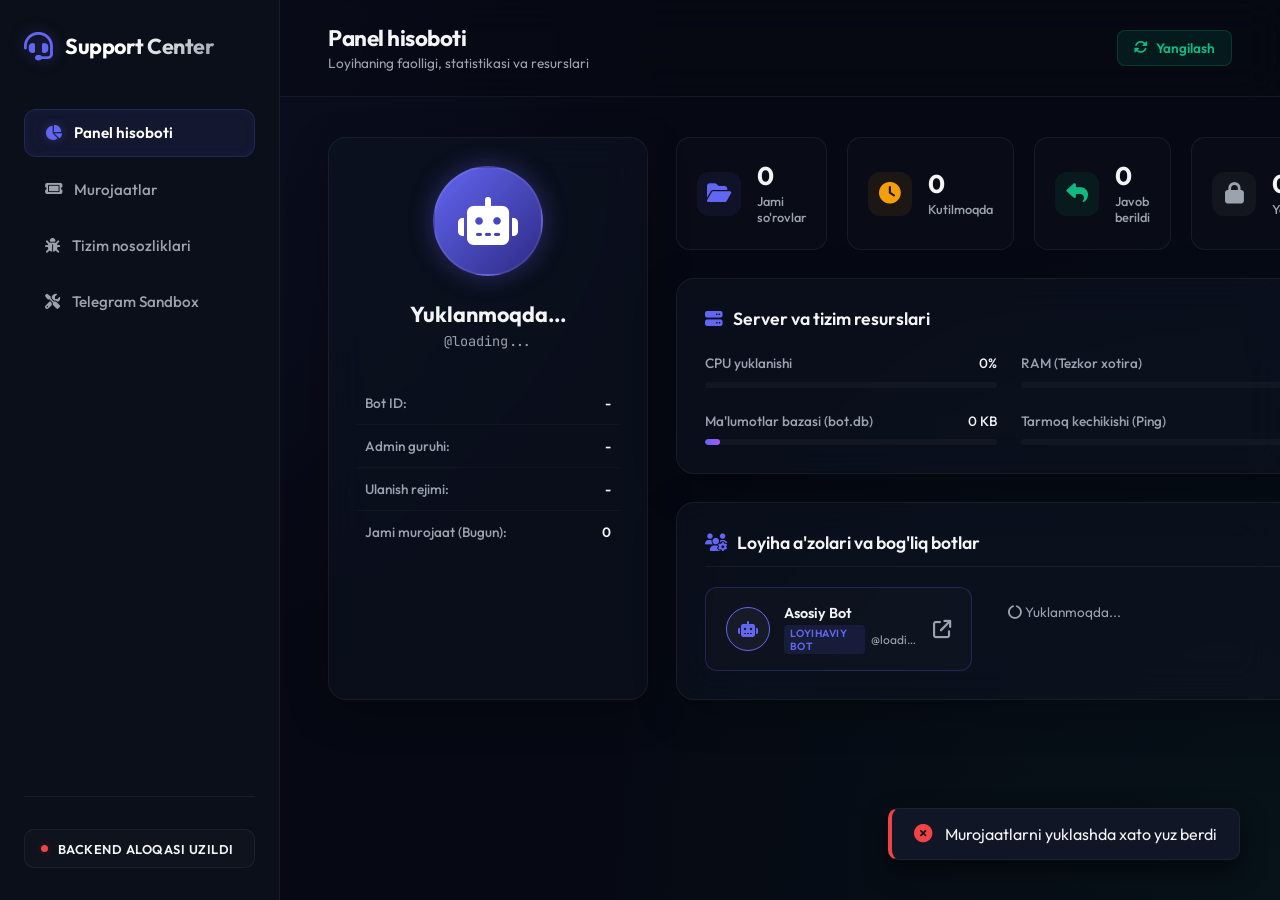
==== commit fe834b04: "feat: add public AniList search endpoint and integrate AniList search into AI assistant" ====
--- a/support_bot/index.html
+++ b/support_bot/index.html
@@ -11,32 +11,34 @@
     
     <style>
         :root {
-            --bg-base: #0b0f19;
-            --bg-surface: rgba(17, 24, 39, 0.7);
-            --border-color: rgba(255, 255, 255, 0.08);
+            --bg-base: #060913;
+            --bg-sidebar: #0b0f19;
+            --bg-surface: rgba(17, 24, 39, 0.45);
+            --bg-surface-solid: #111827;
+            --border-color: rgba(255, 255, 255, 0.06);
+            --border-hover: rgba(255, 255, 255, 0.12);
             --accent-primary: #6366f1;
             --accent-primary-glow: rgba(99, 102, 241, 0.35);
             --accent-success: #10b981;
             --accent-success-glow: rgba(16, 185, 129, 0.2);
             --accent-danger: #ef4444;
-            --accent-danger-glow: rgba(239, 68, 68, 0.3);
+            --accent-danger-glow: rgba(239, 68, 68, 0.2);
             --accent-warning: #f59e0b;
             --text-main: #f3f4f6;
             --text-muted: #9ca3af;
-            --glass-blur: 16px;
-            --transition-speed: 0.3s;
-        }
-
-        /* Blinking Alarm class for Memory Leak */
+            --glass-blur: 20px;
+            --transition-speed: 0.25s;
+        }
+
         .alarm-active {
-            animation: alarm-pulse 1s infinite alternate;
-            border-color: var(--accent-danger) !important;
-            box-shadow: 0 0 15px var(--accent-danger-glow) !important;
+            animation: alarm-pulse 1.5s infinite alternate;
+            border-color: rgba(239, 68, 68, 0.5) !important;
+            box-shadow: 0 0 20px var(--accent-danger-glow) !important;
         }
 
         @keyframes alarm-pulse {
-            0% { background-color: rgba(239, 68, 68, 0.05); }
-            100% { background-color: rgba(239, 68, 68, 0.2); }
+            0% { background-color: rgba(239, 68, 68, 0.02); }
+            100% { background-color: rgba(239, 68, 68, 0.12); }
         }
 
         * {
@@ -51,97 +53,131 @@
             color: var(--text-main);
             min-height: 100vh;
             display: flex;
-            flex-direction: column;
-            overflow-x: hidden;
+            overflow: hidden;
             background-image: 
-                radial-gradient(circle at 10% 20%, rgba(99, 102, 241, 0.08) 0%, transparent 40%),
-                radial-gradient(circle at 90% 80%, rgba(16, 185, 129, 0.06) 0%, transparent 40%);
+                radial-gradient(circle at 0% 0%, rgba(99, 102, 241, 0.08) 0%, transparent 45%),
+                radial-gradient(circle at 100% 100%, rgba(16, 185, 129, 0.05) 0%, transparent 45%);
         }
 
         /* Scrollbars */
         ::-webkit-scrollbar {
-            width: 8px;
-            height: 8px;
+            width: 6px;
+            height: 6px;
         }
         ::-webkit-scrollbar-track {
-            background: rgba(0, 0, 0, 0.2);
+            background: rgba(0, 0, 0, 0.1);
         }
         ::-webkit-scrollbar-thumb {
-            background: rgba(255, 255, 255, 0.15);
-            border-radius: 4px;
+            background: rgba(255, 255, 255, 0.1);
+            border-radius: 99px;
         }
         ::-webkit-scrollbar-thumb:hover {
-            background: rgba(255, 255, 255, 0.3);
-        }
-
-        /* Layout & Header */
-        header {
-            display: flex;
-            justify-content: space-between;
-            align-items: center;
-            padding: 1.5rem 2rem;
-            border-bottom: 1px solid var(--border-color);
-            background: rgba(11, 15, 25, 0.8);
-            backdrop-filter: blur(var(--glass-blur));
-            position: sticky;
-            top: 0;
+            background: rgba(255, 255, 255, 0.25);
+        }
+
+        /* Side Navigation Panel */
+        .sidebar {
+            width: 280px;
+            background: var(--bg-sidebar);
+            border-right: 1px solid var(--border-color);
+            display: flex;
+            flex-direction: column;
+            padding: 2rem 1.5rem;
+            flex-shrink: 0;
             z-index: 100;
         }
 
-        .logo {
+        .sidebar-brand {
             display: flex;
             align-items: center;
             gap: 0.75rem;
-        }
-
-        .logo i {
-            font-size: 1.75rem;
+            margin-bottom: 3rem;
+        }
+
+        .sidebar-brand i {
+            font-size: 1.8rem;
             color: var(--accent-primary);
             text-shadow: 0 0 15px var(--accent-primary-glow);
         }
 
-        .logo h1 {
-            font-size: 1.5rem;
+        .sidebar-brand h1 {
+            font-size: 1.35rem;
             font-weight: 700;
             letter-spacing: -0.5px;
-            background: linear-gradient(135deg, #fff 30%, var(--text-muted) 100%);
+            background: linear-gradient(135deg, #fff 40%, var(--text-muted) 100%);
             -webkit-background-clip: text;
             -webkit-text-fill-color: transparent;
         }
 
-        .logo span {
-            font-size: 0.75rem;
+        .sidebar-menu {
+            display: flex;
+            flex-direction: column;
+            gap: 0.5rem;
+            flex-grow: 1;
+        }
+
+        .menu-btn {
+            background: none;
+            border: none;
+            color: var(--text-muted);
+            font-family: inherit;
+            font-size: 0.95rem;
+            font-weight: 500;
+            padding: 0.85rem 1.25rem;
+            border-radius: 12px;
+            cursor: pointer;
+            display: flex;
+            align-items: center;
+            gap: 0.75rem;
+            transition: all var(--transition-speed);
+            text-align: left;
+            border: 1px solid transparent;
+        }
+
+        .menu-btn:hover {
+            color: var(--text-main);
+            background: rgba(255, 255, 255, 0.03);
+        }
+
+        .menu-btn.active {
+            color: #fff;
+            background: rgba(99, 102, 241, 0.1);
+            border-color: rgba(99, 102, 241, 0.2);
+            box-shadow: inset 0 0 12px rgba(99, 102, 241, 0.05);
             font-weight: 600;
+        }
+
+        .menu-btn.active i {
+            color: var(--accent-primary);
+            text-shadow: 0 0 10px var(--accent-primary-glow);
+        }
+
+        .sidebar-footer {
+            margin-top: auto;
+            display: flex;
+            flex-direction: column;
+            gap: 1rem;
+            padding-top: 2rem;
+            border-top: 1px solid var(--border-color);
+        }
+
+        .system-status {
+            display: flex;
+            align-items: center;
+            gap: 0.6rem;
+            font-size: 0.8rem;
+            font-weight: 600;
+            background: rgba(255, 255, 255, 0.02);
+            padding: 0.65rem 1rem;
+            border-radius: 10px;
+            border: 1px solid var(--border-color);
             text-transform: uppercase;
-            letter-spacing: 1px;
-            background: rgba(99, 102, 241, 0.15);
-            color: var(--accent-primary);
-            padding: 0.25rem 0.5rem;
-            border-radius: 6px;
-            border: 1px solid rgba(99, 102, 241, 0.3);
-        }
-
-        .header-actions {
-            display: flex;
-            align-items: center;
-            gap: 1rem;
-        }
-
-        .system-status-indicator {
-            display: flex;
-            align-items: center;
-            gap: 0.5rem;
-            font-size: 0.875rem;
-            font-weight: 500;
-            background: rgba(255, 255, 255, 0.03);
-            padding: 0.5rem 0.875rem;
-            border-radius: 99px;
-            border: 1px solid var(--border-color);
+            letter-spacing: 0.5px;
         }
 
         .status-dot {
-            width: 8px;
-            height: 8px;
+            width: 7px;
+            height: 7px;
             border-radius: 50%;
             background-color: var(--accent-success);
             box-shadow: 0 0 8px var(--accent-success-glow);
@@ -151,103 +187,169 @@
         .status-dot.danger {
             background-color: var(--accent-danger);
             box-shadow: 0 0 8px var(--accent-danger-glow);
-            animation: pulse-red 1s infinite alternate;
+            animation: pulse-red 1.2s infinite alternate;
         }
 
         @keyframes pulse-red {
             0% { transform: scale(1); opacity: 0.6; }
-            100% { transform: scale(1.3); opacity: 1; }
-        }
-
-        /* Container & Tabs */
-        .container {
-            max-width: 1400px;
-            width: 100%;
-            margin: 0 auto;
-            padding: 2rem;
+            100% { transform: scale(1.25); opacity: 1; }
+        }
+
+        /* Main Workspace Content */
+        .workspace {
             flex-grow: 1;
             display: flex;
             flex-direction: column;
-            gap: 2rem;
-        }
-
-        .tabs {
-            display: flex;
-            gap: 0.5rem;
+            height: 100vh;
+            overflow: hidden;
+        }
+
+        /* Workspace Header */
+        .workspace-header {
+            padding: 1.5rem 3rem;
             border-bottom: 1px solid var(--border-color);
-            padding-bottom: 1px;
-        }
-
-        .tab-btn {
-            background: none;
-            border: none;
+            display: flex;
+            justify-content: space-between;
+            align-items: center;
+            background: rgba(6, 9, 19, 0.5);
+            backdrop-filter: blur(var(--glass-blur));
+        }
+
+        .workspace-title h2 {
+            font-size: 1.4rem;
+            font-weight: 700;
+            letter-spacing: -0.5px;
+        }
+
+        .workspace-title p {
+            font-size: 0.85rem;
             color: var(--text-muted);
-            font-family: inherit;
-            font-size: 1rem;
-            font-weight: 500;
-            padding: 0.75rem 1.5rem;
-            cursor: pointer;
-            position: relative;
-            transition: color var(--transition-speed);
-            display: flex;
-            align-items: center;
-            gap: 0.5rem;
-        }
-
-        .tab-btn:hover {
-            color: var(--text-main);
-        }
-
-        .tab-btn.active {
-            color: var(--accent-primary);
-            font-weight: 600;
-        }
-
-        .tab-btn.active::after {
-            content: '';
-            position: absolute;
-            bottom: -1px;
-            left: 0;
-            right: 0;
-            height: 2px;
-            background: var(--accent-primary);
-            box-shadow: 0 0 8px var(--accent-primary-glow);
-        }
-
-        .tab-content {
+            margin-top: 0.15rem;
+        }
+
+        .workspace-actions {
+            display: flex;
+            align-items: center;
+            gap: 0.75rem;
+        }
+
+        /* Tabs Content Viewports */
+        .content-viewport {
+            flex-grow: 1;
+            padding: 2.5rem 3rem;
+            overflow-y: auto;
             display: none;
         }
 
-        .tab-content.active {
+        .content-viewport.active {
             display: block;
-            animation: fadeIn 0.4s ease-out;
-        }
-
-        @keyframes fadeIn {
-            from { opacity: 0; transform: translateY(8px); }
+            animation: paneFadeIn 0.3s ease-out;
+        }
+
+        @keyframes paneFadeIn {
+            from { opacity: 0; transform: translateY(6px); }
             to { opacity: 1; transform: translateY(0); }
         }
 
-        /* Cards & Glassmorphism */
+        /* Cards Design */
         .glass-card {
             background: var(--bg-surface);
             backdrop-filter: blur(var(--glass-blur));
             border: 1px solid var(--border-color);
-            border-radius: 16px;
-            padding: 1.5rem;
-            box-shadow: 0 8px 32px 0 rgba(0, 0, 0, 0.3);
-            transition: transform var(--transition-speed), border-color var(--transition-speed);
+            border-radius: 18px;
+            padding: 1.75rem;
+            box-shadow: 0 12px 40px rgba(0, 0, 0, 0.25);
+            transition: border-color var(--transition-speed), box-shadow var(--transition-speed);
         }
 
         .glass-card:hover {
-            border-color: rgba(255, 255, 255, 0.15);
-        }
-
-        /* --- OVERVIEW TAB --- */
+            border-color: var(--border-hover);
+        }
+
+        /* Buttons styling */
+        .btn-sm {
+            padding: 0.5rem 1rem;
+            font-size: 0.85rem;
+            border-radius: 8px;
+            border: 1px solid var(--border-color);
+            background: rgba(255, 255, 255, 0.04);
+            color: var(--text-main);
+            font-weight: 600;
+            cursor: pointer;
+            display: flex;
+            align-items: center;
+            gap: 0.5rem;
+            font-family: inherit;
+            transition: all var(--transition-speed);
+        }
+
+        .btn-sm:hover:not(:disabled) {
+            background: rgba(255, 255, 255, 0.08);
+            border-color: var(--border-hover);
+        }
+
+        .btn-sm.success {
+            background: rgba(16, 185, 129, 0.1);
+            color: var(--accent-success);
+            border-color: rgba(16, 185, 129, 0.2);
+        }
+
+        .btn-sm.success:hover:not(:disabled) {
+            background: rgba(16, 185, 129, 0.2);
+            border-color: rgba(16, 185, 129, 0.4);
+        }
+
+        .btn-sm.danger {
+            background: rgba(239, 68, 68, 0.1);
+            color: var(--accent-danger);
+            border-color: rgba(239, 68, 68, 0.25);
+        }
+
+        .btn-sm.danger:hover:not(:disabled) {
+            background: rgba(239, 68, 68, 0.2);
+            border-color: rgba(239, 68, 68, 0.4);
+        }
+
+        .btn-primary {
+            background: var(--accent-primary);
+            color: white;
+            border: none;
+            border-radius: 10px;
+            padding: 0.8rem 1.5rem;
+            font-size: 0.9rem;
+            font-weight: 600;
+            cursor: pointer;
+            display: flex;
+            align-items: center;
+            justify-content: center;
+            gap: 0.5rem;
+            font-family: inherit;
+            box-shadow: 0 4px 12px var(--accent-primary-glow);
+            transition: all var(--transition-speed);
+        }
+
+        .btn-primary:hover:not(:disabled) {
+            background: #4f46e5;
+            box-shadow: 0 6px 18px var(--accent-primary-glow);
+            transform: translateY(-1px);
+        }
+
+        .btn-primary:active:not(:disabled) {
+            transform: translateY(0);
+        }
+
+        .btn-primary:disabled {
+            background: rgba(255, 255, 255, 0.05);
+            color: var(--text-muted);
+            box-shadow: none;
+            cursor: not-allowed;
+        }
+
+        /* --- OVERVIEW TAB Restructuring --- */
         .overview-grid {
             display: grid;
-            grid-template-columns: 1fr 2fr;
-            gap: 1.5rem;
+            grid-template-columns: 320px 1fr;
+            gap: 1.75rem;
         }
 
         @media (max-width: 1024px) {
@@ -263,59 +365,62 @@
             text-align: center;
             gap: 1.5rem;
             position: relative;
+        }
+
+        .bot-avatar-container {
+            width: 110px;
+            height: 110px;
+            border-radius: 50%;
+            background: linear-gradient(135deg, var(--accent-primary) 0%, #2e2a85 100%);
+            display: flex;
+            align-items: center;
+            justify-content: center;
+            border: 2px solid rgba(255, 255, 255, 0.08);
+            font-size: 3rem;
+            color: #fff;
+            box-shadow: 0 0 25px var(--accent-primary-glow);
+            position: relative;
             overflow: hidden;
-        }
-
-        .bot-avatar-container {
-            width: 120px;
-            height: 120px;
-            border-radius: 50%;
-            background: linear-gradient(135deg, var(--accent-primary) 0%, #312e81 100%);
-            display: flex;
-            align-items: center;
-            justify-content: center;
-            border: 3px solid rgba(255, 255, 255, 0.1);
-            font-size: 3.5rem;
-            color: #fff;
-            box-shadow: 0 0 30px var(--accent-primary-glow);
-            position: relative;
         }
 
         .bot-avatar-container img {
             width: 100%;
             height: 100%;
-            border-radius: 50%;
             object-fit: cover;
         }
 
         .bot-details h2 {
-            font-size: 1.5rem;
-            margin-bottom: 0.25rem;
+            font-size: 1.35rem;
+            margin-bottom: 0.2rem;
             font-weight: 700;
         }
 
         .bot-details p {
             color: var(--text-muted);
-            font-size: 0.95rem;
+            font-size: 0.85rem;
             font-family: 'JetBrains Mono', monospace;
         }
 
         .bot-meta-table {
             width: 100%;
             border-collapse: collapse;
-            margin-top: 1rem;
-            font-size: 0.9rem;
+            font-size: 0.85rem;
+            margin-top: 0.5rem;
         }
 
         .bot-meta-table td {
-            padding: 0.6rem 0.5rem;
-            border-bottom: 1px solid rgba(255, 255, 255, 0.04);
+            padding: 0.75rem 0.5rem;
+            border-bottom: 1px solid rgba(255, 255, 255, 0.03);
+        }
+
+        .bot-meta-table tr:last-child td {
+            border-bottom: none;
         }
 
         .bot-meta-table td:first-child {
             color: var(--text-muted);
+            font-weight: 500;
             text-align: left;
-            font-weight: 500;
         }
 
         .bot-meta-table td:last-child {
@@ -323,85 +428,101 @@
             font-weight: 600;
         }
 
-        /* Stats Grid */
-        .stats-container {
+        /* Right Panel in Overview */
+        .overview-panel-right {
             display: flex;
             flex-direction: column;
-            gap: 1.5rem;
-        }
-
-        .stats-row {
+            gap: 1.75rem;
+        }
+
+        /* Stats Section */
+        .stats-dashboard {
             display: grid;
             grid-template-columns: repeat(4, 1fr);
+            gap: 1.25rem;
+        }
+
+        @media (max-width: 768px) {
+            .stats-dashboard {
+                grid-template-columns: repeat(2, 1fr);
+            }
+        }
+
+        .stat-badge-card {
+            background: rgba(255, 255, 255, 0.015);
+            border: 1px solid var(--border-color);
+            border-radius: 14px;
+            padding: 1.5rem 1.25rem;
+            display: flex;
+            align-items: center;
             gap: 1rem;
-        }
-
-        @media (max-width: 768px) {
-            .stats-row {
-                grid-template-columns: repeat(2, 1fr);
-            }
-        }
-
-        .stat-card {
-            background: rgba(255, 255, 255, 0.02);
-            border: 1px solid var(--border-color);
-            border-radius: 12px;
-            padding: 1.25rem;
-            text-align: center;
-            display: flex;
-            flex-direction: column;
-            align-items: center;
-            gap: 0.5rem;
-        }
-
-        .stat-icon {
-            font-size: 1.5rem;
+            transition: all var(--transition-speed);
+        }
+
+        .stat-badge-card:hover {
+            border-color: var(--border-hover);
+            background: rgba(255, 255, 255, 0.03);
+        }
+
+        .stat-badge-icon {
+            font-size: 1.35rem;
             color: var(--accent-primary);
-            background: rgba(99, 102, 241, 0.1);
+            background: rgba(99, 102, 241, 0.08);
             width: 44px;
             height: 44px;
-            border-radius: 10px;
+            border-radius: 12px;
             display: flex;
             align-items: center;
             justify-content: center;
-        }
-
-        .stat-card.open .stat-icon {
+            flex-shrink: 0;
+        }
+
+        .stat-badge-card.open .stat-badge-icon {
             color: var(--accent-warning);
-            background: rgba(245, 158, 11, 0.1);
-        }
-
-        .stat-card.answered .stat-icon {
+            background: rgba(245, 158, 11, 0.08);
+        }
+
+        .stat-badge-card.answered .stat-badge-icon {
             color: var(--accent-success);
-            background: rgba(16, 185, 129, 0.1);
-        }
-
-        .stat-card.closed .stat-icon {
+            background: rgba(16, 185, 129, 0.08);
+        }
+
+        .stat-badge-card.closed .stat-badge-icon {
             color: var(--text-muted);
-            background: rgba(255, 255, 255, 0.05);
-        }
-
-        .stat-val {
-            font-size: 1.75rem;
+            background: rgba(255, 255, 255, 0.04);
+        }
+
+        .stat-badge-info {
+            display: flex;
+            flex-direction: column;
+            gap: 0.15rem;
+            text-align: left;
+        }
+
+        .stat-badge-number {
+            font-size: 1.6rem;
             font-weight: 700;
-        }
-
-        .stat-lbl {
-            font-size: 0.85rem;
+            line-height: 1.1;
+        }
+
+        .stat-badge-label {
+            font-size: 0.8rem;
             color: var(--text-muted);
             font-weight: 500;
-            text-transform: uppercase;
-            letter-spacing: 0.5px;
-        }
-
-        /* Server Metrics */
+        }
+
+        /* Metrics grid */
         .metrics-card h3 {
             font-size: 1.1rem;
             font-weight: 600;
-            margin-bottom: 1.25rem;
-            display: flex;
-            align-items: center;
-            gap: 0.5rem;
+            margin-bottom: 1.5rem;
+            display: flex;
+            align-items: center;
+            gap: 0.6rem;
+        }
+
+        .metrics-card h3 i {
+            color: var(--accent-primary);
         }
 
         .metrics-grid {
@@ -416,66 +537,210 @@
             }
         }
 
-        .metric-item {
+        .metric-bar-item {
             display: flex;
             flex-direction: column;
-            gap: 0.5rem;
-        }
-
-        .metric-info {
+            gap: 0.6rem;
+        }
+
+        .metric-bar-header {
             display: flex;
             justify-content: space-between;
-            font-size: 0.9rem;
+            font-size: 0.85rem;
             font-weight: 500;
         }
 
-        .metric-progress-bg {
-            height: 8px;
-            background: rgba(255, 255, 255, 0.05);
+        .metric-bar-header span:first-child {
+            color: var(--text-muted);
+        }
+
+        .metric-bar-track {
+            height: 6px;
+            background: rgba(255, 255, 255, 0.03);
             border-radius: 99px;
             overflow: hidden;
-            position: relative;
-        }
-
-        .metric-progress-fill {
+        }
+
+        .metric-bar-value {
             height: 100%;
             background: linear-gradient(90deg, var(--accent-primary), #a855f7);
             border-radius: 99px;
             width: 0%;
-            transition: width 1s cubic-bezier(0.4, 0, 0.2, 1);
-        }
-
-        .metric-item.memory .metric-progress-fill {
+            transition: width 0.8s ease-in-out;
+        }
+
+        .metric-bar-item.memory .metric-bar-value {
             background: linear-gradient(90deg, var(--accent-success), var(--accent-primary));
         }
 
-        .metric-item.memory.critical .metric-progress-fill {
-            background: linear-gradient(90deg, var(--accent-danger), #b91c1c) !important;
-            animation: progress-blink 0.5s infinite alternate;
-        }
-
-        @keyframes progress-blink {
-            0% { opacity: 0.7; }
+        .metric-bar-item.memory.critical .metric-bar-value {
+            background: linear-gradient(90deg, var(--accent-danger), #dc2626) !important;
+            animation: pulse-bar 0.4s infinite alternate;
+        }
+
+        @keyframes pulse-bar {
+            0% { opacity: 0.8; }
             100% { opacity: 1; }
         }
 
-        /* --- TICKETS TAB --- */
-        .tickets-layout {
+        /* Admins section */
+        .admins-profile-section h3 {
+            font-size: 1.1rem;
+            font-weight: 600;
+            margin-bottom: 1.25rem;
+            display: flex;
+            align-items: center;
+            gap: 0.6rem;
+            border-bottom: 1px solid var(--border-color);
+            padding-bottom: 0.75rem;
+        }
+
+        .admins-profile-section h3 i {
+            color: var(--accent-primary);
+        }
+
+        .admins-horizontal-list {
             display: grid;
-            grid-template-columns: 350px 1fr;
+            grid-template-columns: repeat(3, 1fr);
+            gap: 1rem;
+        }
+
+        @media (max-width: 900px) {
+            .admins-horizontal-list {
+                grid-template-columns: 1fr;
+            }
+        }
+
+        .admin-row-item {
+            background: rgba(255, 255, 255, 0.015);
+            border: 1px solid var(--border-color);
+            border-radius: 12px;
+            padding: 1rem 1.25rem;
+            display: flex;
+            align-items: center;
+            gap: 0.85rem;
+            transition: all var(--transition-speed);
+        }
+
+        .admin-row-item:hover {
+            border-color: var(--border-hover);
+            background: rgba(255, 255, 255, 0.03);
+        }
+
+        .admin-row-avatar {
+            width: 44px;
+            height: 44px;
+            border-radius: 50%;
+            overflow: hidden;
+            background: rgba(255, 255, 255, 0.04);
+            display: flex;
+            align-items: center;
+            justify-content: center;
+            flex-shrink: 0;
+            border: 1px solid var(--border-color);
+            font-weight: 700;
+            color: var(--accent-primary);
+        }
+
+        .admin-row-avatar img {
+            width: 100%;
+            height: 100%;
+            object-fit: cover;
+        }
+
+        .admin-row-meta {
+            text-align: left;
+            flex-grow: 1;
+            min-width: 0;
+            display: flex;
+            flex-direction: column;
+            gap: 0.2rem;
+        }
+
+        .admin-row-name {
+            font-weight: 600;
+            font-size: 0.9rem;
+            white-space: nowrap;
+            overflow: hidden;
+            text-overflow: ellipsis;
+        }
+
+        .admin-row-sub {
+            display: flex;
+            align-items: center;
+            gap: 0.4rem;
+        }
+
+        .admin-row-role {
+            font-size: 0.65rem;
+            font-weight: 600;
+            text-transform: uppercase;
+            letter-spacing: 0.5px;
+            padding: 0.1rem 0.4rem;
+            border-radius: 4px;
+        }
+
+        .admin-row-role.super {
+            background: rgba(239, 68, 68, 0.12);
+            color: var(--accent-danger);
+        }
+
+        .admin-row-role.normal {
+            background: rgba(99, 102, 241, 0.12);
+            color: var(--accent-primary);
+        }
+
+        .admin-row-uname {
+            font-size: 0.75rem;
+            color: var(--text-muted);
+            white-space: nowrap;
+            overflow: hidden;
+            text-overflow: ellipsis;
+        }
+
+        .admin-row-link {
+            color: var(--text-muted);
+            font-size: 1.15rem;
+            transition: color var(--transition-speed);
+            flex-shrink: 0;
+        }
+
+        .admin-row-link:hover {
+            color: #3b82f6;
+        }
+
+
+        /* --- TICKETS TAB 3-COLUMN Restructuring --- */
+        .tickets-layout-container {
+            display: grid;
+            grid-template-columns: 340px 1fr 300px;
             gap: 1.5rem;
-            height: 600px;
+            height: calc(100vh - 160px);
+            background: transparent;
+            padding: 0;
+        }
+
+        @media (max-width: 1200px) {
+            .tickets-layout-container {
+                grid-template-columns: 300px 1fr;
+            }
+            .chat-user-details-sidebar {
+                display: none;
+            }
         }
 
         @media (max-width: 900px) {
-            .tickets-layout {
+            .tickets-layout-container {
                 grid-template-columns: 1fr;
                 height: auto;
             }
-        }
-
-        /* Ticket List Panel */
-        .ticket-list-panel {
+            .chat-user-details-sidebar {
+                display: none;
+            }
+        }
+
+        /* Column 1: Ticket list & Search */
+        .chat-tickets-list-col {
             display: flex;
             flex-direction: column;
             gap: 1rem;
@@ -483,45 +748,68 @@
             overflow: hidden;
         }
 
-        .ticket-list-header {
-            display: flex;
-            flex-direction: column;
-            gap: 0.75rem;
-        }
-
-        .ticket-filter {
-            display: flex;
+        .ticket-search-box {
+            position: relative;
+            width: 100%;
+        }
+
+        .ticket-search-box i {
+            position: absolute;
+            left: 1rem;
+            top: 50%;
+            transform: translateY(-50%);
+            color: var(--text-muted);
+            font-size: 0.9rem;
+        }
+
+        .ticket-search-input {
+            width: 100%;
             background: rgba(0, 0, 0, 0.2);
-            border-radius: 8px;
+            border: 1px solid var(--border-color);
+            border-radius: 12px;
+            padding: 0.75rem 1rem 0.75rem 2.25rem;
+            color: white;
+            font-family: inherit;
+            font-size: 0.9rem;
+            transition: all var(--transition-speed);
+        }
+
+        .ticket-search-input:focus {
+            outline: none;
+            border-color: var(--accent-primary);
+            box-shadow: 0 0 10px var(--accent-primary-glow);
+            background: rgba(0, 0, 0, 0.4);
+        }
+
+        .ticket-filter-bar {
+            display: flex;
+            background: rgba(0, 0, 0, 0.2);
+            border: 1px solid var(--border-color);
+            border-radius: 10px;
             padding: 0.25rem;
-            border: 1px solid var(--border-color);
-        }
-
-        .filter-btn {
+        }
+
+        .ticket-filter-tab {
             flex-grow: 1;
             background: none;
             border: none;
             color: var(--text-muted);
-            padding: 0.4rem;
-            font-size: 0.8rem;
+            padding: 0.45rem;
+            font-size: 0.78rem;
             font-weight: 600;
-            border-radius: 6px;
+            border-radius: 8px;
             cursor: pointer;
             font-family: inherit;
             transition: all var(--transition-speed);
-        }
-
-        .filter-btn:hover {
-            color: var(--text-main);
-        }
-
-        .filter-btn.active {
+            text-align: center;
+        }
+
+        .ticket-filter-tab.active {
             background: rgba(255, 255, 255, 0.08);
             color: #fff;
-            box-shadow: 0 2px 4px rgba(0, 0, 0, 0.2);
-        }
-
-        .ticket-scroll {
+        }
+
+        .tickets-scroll-area {
             flex-grow: 1;
             overflow-y: auto;
             display: flex;
@@ -530,11 +818,11 @@
             padding-right: 0.25rem;
         }
 
-        .ticket-item-card {
-            background: rgba(255, 255, 255, 0.02);
+        .ticket-item-row {
+            background: rgba(255, 255, 255, 0.015);
             border: 1px solid var(--border-color);
-            border-radius: 10px;
-            padding: 1rem;
+            border-radius: 14px;
+            padding: 1.1rem;
             cursor: pointer;
             transition: all var(--transition-speed);
             display: flex;
@@ -543,35 +831,34 @@
             text-align: left;
         }
 
-        .ticket-item-card:hover {
-            background: rgba(255, 255, 255, 0.05);
-            border-color: rgba(255, 255, 255, 0.15);
-        }
-
-        .ticket-item-card.active {
-            background: rgba(99, 102, 241, 0.08);
+        .ticket-item-row:hover {
+            background: rgba(255, 255, 255, 0.04);
+            border-color: var(--border-hover);
+        }
+
+        .ticket-item-row.active {
+            background: rgba(99, 102, 241, 0.07);
             border-color: var(--accent-primary);
-            box-shadow: 0 0 10px rgba(99, 102, 241, 0.15);
-        }
-
-        .ticket-item-top {
+            box-shadow: 0 4px 15px rgba(99, 102, 241, 0.08);
+        }
+
+        .ticket-item-header {
             display: flex;
             justify-content: space-between;
             align-items: center;
         }
 
-        .ticket-id-tag {
+        .ticket-number-id {
             font-family: 'JetBrains Mono', monospace;
             font-size: 0.8rem;
             font-weight: 700;
-            background: rgba(255, 255, 255, 0.06);
-            padding: 0.2rem 0.5rem;
-            border-radius: 4px;
-            border: 1px solid rgba(255, 255, 255, 0.05);
-        }
-
-        .ticket-status-badge {
-            font-size: 0.75rem;
+            background: rgba(255, 255, 255, 0.05);
+            padding: 0.2rem 0.45rem;
+            border-radius: 5px;
+        }
+
+        .ticket-badge {
+            font-size: 0.7rem;
             font-weight: 600;
             padding: 0.15rem 0.45rem;
             border-radius: 4px;
@@ -580,29 +867,29 @@
         }
 
         .badge-open {
-            background: rgba(245, 158, 11, 0.15);
+            background: rgba(245, 158, 11, 0.12);
             color: var(--accent-warning);
-            border: 1px solid rgba(245, 158, 11, 0.3);
+            border: 1px solid rgba(245, 158, 11, 0.2);
         }
 
         .badge-answered {
-            background: rgba(16, 185, 129, 0.15);
+            background: rgba(16, 185, 129, 0.12);
             color: var(--accent-success);
-            border: 1px solid rgba(16, 185, 129, 0.3);
+            border: 1px solid rgba(16, 185, 129, 0.2);
         }
 
         .badge-closed {
-            background: rgba(255, 255, 255, 0.05);
+            background: rgba(255, 255, 255, 0.04);
             color: var(--text-muted);
-            border: 1px solid rgba(255, 255, 255, 0.1);
-        }
-
-        .ticket-user-name {
+            border: 1px solid rgba(255, 255, 255, 0.08);
+        }
+
+        .ticket-row-user {
             font-weight: 600;
             font-size: 0.95rem;
         }
 
-        .ticket-preview {
+        .ticket-row-snippet {
             font-size: 0.85rem;
             color: var(--text-muted);
             white-space: nowrap;
@@ -610,37 +897,25 @@
             text-overflow: ellipsis;
         }
 
-        .ticket-time {
-            font-size: 0.75rem;
-            color: rgba(255, 255, 255, 0.3);
+        .ticket-row-date {
+            font-size: 0.72rem;
+            color: rgba(255, 255, 255, 0.25);
             align-self: flex-end;
         }
 
-        .empty-tickets {
-            text-align: center;
-            color: var(--text-muted);
-            padding: 3rem 1rem;
-            font-size: 0.9rem;
-            display: flex;
-            flex-direction: column;
-            align-items: center;
-            gap: 0.75rem;
-        }
-
-        .empty-tickets i {
-            font-size: 2rem;
-            opacity: 0.5;
-        }
-
-        /* Chat Panel */
-        .chat-panel {
+        /* Column 2: The Chat Area */
+        .chat-main-window-col {
             display: flex;
             flex-direction: column;
             height: 100%;
             overflow: hidden;
-        }
-
-        .chat-panel-placeholder {
+            background: var(--bg-surface);
+            border: 1px solid var(--border-color);
+            border-radius: 18px;
+            box-shadow: 0 12px 40px rgba(0, 0, 0, 0.2);
+        }
+
+        .chat-main-placeholder {
             display: flex;
             flex-direction: column;
             align-items: center;
@@ -648,238 +923,278 @@
             text-align: center;
             height: 100%;
             color: var(--text-muted);
-            gap: 1rem;
-            background: rgba(0, 0, 0, 0.15);
-            border-radius: 12px;
-            border: 1px dashed var(--border-color);
-        }
-
-        .chat-panel-placeholder i {
-            font-size: 3.5rem;
-            color: rgba(255, 255, 255, 0.05);
-        }
-
-        .chat-header {
+            gap: 1.25rem;
+            padding: 2rem;
+        }
+
+        .chat-main-placeholder i {
+            font-size: 4rem;
+            color: rgba(255, 255, 255, 0.03);
+            text-shadow: 0 0 20px rgba(255, 255, 255, 0.02);
+        }
+
+        .chat-main-placeholder p {
+            max-width: 320px;
+            font-size: 0.95rem;
+            line-height: 1.5;
+        }
+
+        .chat-window-header {
             display: flex;
             justify-content: space-between;
             align-items: center;
-            padding-bottom: 1rem;
+            padding: 1.25rem 1.75rem;
             border-bottom: 1px solid var(--border-color);
-        }
-
-        .chat-user-info {
+            background: rgba(0, 0, 0, 0.1);
+        }
+
+        .chat-header-user {
             display: flex;
             flex-direction: column;
-            gap: 0.25rem;
-        }
-
-        .chat-user-info h4 {
-            font-size: 1.1rem;
+            gap: 0.2rem;
+            text-align: left;
+        }
+
+        .chat-header-user h4 {
+            font-size: 1.05rem;
             font-weight: 600;
         }
 
-        .chat-user-sub {
-            font-size: 0.85rem;
+        .chat-header-user span {
+            font-size: 0.8rem;
             color: var(--text-muted);
             font-family: 'JetBrains Mono', monospace;
         }
 
-        .chat-actions {
-            display: flex;
-            gap: 0.5rem;
-        }
-
-        .btn-sm {
-            padding: 0.4rem 0.8rem;
-            font-size: 0.8rem;
-            border-radius: 6px;
-            border: 1px solid var(--border-color);
-            background: rgba(255, 255, 255, 0.04);
-            color: var(--text-main);
-            font-weight: 600;
-            cursor: pointer;
-            display: flex;
-            align-items: center;
-            gap: 0.4rem;
-            transition: all var(--transition-speed);
-        }
-
-        .btn-sm:hover:not(:disabled) {
-            background: rgba(255, 255, 255, 0.08);
-            border-color: rgba(255, 255, 255, 0.2);
-        }
-
-        .btn-sm.success {
-            background: rgba(16, 185, 129, 0.15);
-            color: var(--accent-success);
-            border: 1px solid rgba(16, 185, 129, 0.3);
-        }
-
-        .btn-sm.success:hover:not(:disabled) {
-            background: rgba(16, 185, 129, 0.25);
-        }
-
-        .btn-sm.danger {
-            background: rgba(239, 68, 68, 0.15);
-            color: var(--accent-danger);
-            border: 1px solid rgba(239, 68, 68, 0.3);
-        }
-
-        .btn-sm.danger:hover:not(:disabled) {
-            background: rgba(239, 68, 68, 0.25);
-        }
-
-        /* Message Area */
-        .chat-messages-area {
+        .chat-messages-viewport {
             flex-grow: 1;
             overflow-y: auto;
-            padding: 1.5rem 0.5rem;
+            padding: 1.75rem;
             display: flex;
             flex-direction: column;
-            gap: 1rem;
-        }
-
-        .msg-bubble-wrapper {
+            gap: 1.25rem;
+        }
+
+        .msg-row {
             display: flex;
             width: 100%;
         }
 
-        .msg-bubble-wrapper.user {
+        .msg-row.received {
             justify-content: flex-start;
         }
 
-        .msg-bubble-wrapper.admin {
+        .msg-row.sent {
             justify-content: flex-end;
         }
 
-        .msg-bubble {
-            max-width: 70%;
-            padding: 0.85rem 1.1rem;
-            border-radius: 14px;
-            font-size: 0.95rem;
-            line-height: 1.45;
+        .msg-box {
+            max-width: 65%;
+            padding: 0.85rem 1.15rem;
+            border-radius: 16px;
+            font-size: 0.92rem;
+            line-height: 1.5;
             position: relative;
-            box-shadow: 0 4px 12px rgba(0, 0, 0, 0.15);
-        }
-
-        .msg-bubble-wrapper.user .msg-bubble {
+            box-shadow: 0 4px 15px rgba(0,0,0,0.15);
+            text-align: left;
+        }
+
+        .msg-row.received .msg-box {
             background: rgba(255, 255, 255, 0.03);
             border: 1px solid var(--border-color);
             color: var(--text-main);
             border-bottom-left-radius: 2px;
         }
 
-        .msg-bubble-wrapper.admin .msg-bubble {
-            background: linear-gradient(135deg, var(--accent-primary) 0%, #4f46e5 100%);
+        .msg-row.sent .msg-box {
+            background: linear-gradient(135deg, var(--accent-primary) 0%, #474adb 100%);
             color: #fff;
             border-bottom-right-radius: 2px;
         }
 
-        .msg-time {
+        .msg-box-time {
             display: block;
-            font-size: 0.75rem;
-            color: rgba(255, 255, 255, 0.4);
-            margin-top: 0.4rem;
+            font-size: 0.7rem;
+            color: rgba(255, 255, 255, 0.35);
+            margin-top: 0.45rem;
             text-align: right;
         }
 
-        .msg-bubble-wrapper.user .msg-time {
+        .msg-row.received .msg-box-time {
             color: var(--text-muted);
-        }
-
-        /* Message Input Area */
-        .chat-input-area {
+            opacity: 0.8;
+        }
+
+        .chat-composer-area {
             display: flex;
             gap: 0.75rem;
-            padding-top: 1rem;
+            padding: 1.25rem 1.75rem;
             border-top: 1px solid var(--border-color);
-            position: relative;
-        }
-
-        .chat-input-area textarea {
+            background: rgba(0, 0, 0, 0.1);
+        }
+
+        .chat-composer-textarea {
             flex-grow: 1;
             background: rgba(0, 0, 0, 0.25);
             border: 1px solid var(--border-color);
-            border-radius: 10px;
+            border-radius: 12px;
             color: var(--text-main);
             font-family: inherit;
-            font-size: 0.95rem;
-            padding: 0.75rem 1rem;
+            font-size: 0.92rem;
+            padding: 0.8rem 1rem;
             resize: none;
-            height: 48px;
+            height: 46px;
             transition: all var(--transition-speed);
         }
 
-        .chat-input-area textarea:focus {
+        .chat-composer-textarea:focus {
             outline: none;
             border-color: var(--accent-primary);
             box-shadow: 0 0 10px var(--accent-primary-glow);
-            background: rgba(0, 0, 0, 0.4);
-        }
-
-        .chat-send-btn {
-            width: 48px;
-            height: 48px;
-            border-radius: 10px;
+            background: rgba(0, 0, 0, 0.45);
+        }
+
+        .chat-composer-send-btn {
+            width: 46px;
+            height: 46px;
+            border-radius: 12px;
             background: var(--accent-primary);
             border: none;
             color: white;
-            font-size: 1.1rem;
+            font-size: 1rem;
             cursor: pointer;
             display: flex;
             align-items: center;
             justify-content: center;
             transition: all var(--transition-speed);
             box-shadow: 0 4px 12px var(--accent-primary-glow);
-        }
-
-        .chat-send-btn:hover:not(:disabled) {
+            flex-shrink: 0;
+        }
+
+        .chat-composer-send-btn:hover:not(:disabled) {
             background: #4f46e5;
-            transform: translateY(-2px);
-        }
-
-        .chat-send-btn:active:not(:disabled) {
-            transform: translateY(0);
-        }
-
-        .chat-send-btn:disabled {
-            background: rgba(255, 255, 255, 0.05);
+            transform: translateY(-1px);
+        }
+
+        .chat-composer-send-btn:disabled {
+            background: rgba(255, 255, 255, 0.04);
             color: var(--text-muted);
             box-shadow: none;
             cursor: not-allowed;
         }
 
-        /* --- BUGS & GLITCHES TAB --- */
-        .bug-section-grid {
+        /* Column 3: Chat selected user details sidebar */
+        .chat-user-details-sidebar {
+            background: var(--bg-surface);
+            border: 1px solid var(--border-color);
+            border-radius: 18px;
+            padding: 1.5rem;
+            height: 100%;
+            overflow-y: auto;
+            display: flex;
+            flex-direction: column;
+            gap: 1.5rem;
+            box-shadow: 0 12px 40px rgba(0, 0, 0, 0.25);
+            text-align: center;
+        }
+
+        .sidebar-user-avatar {
+            width: 80px;
+            height: 80px;
+            border-radius: 50%;
+            background: rgba(255, 255, 255, 0.03);
+            border: 1px solid var(--border-color);
+            display: flex;
+            align-items: center;
+            justify-content: center;
+            font-size: 2.25rem;
+            font-weight: bold;
+            color: var(--accent-primary);
+            margin: 0.5rem auto;
+            overflow: hidden;
+            flex-shrink: 0;
+        }
+
+        .sidebar-user-avatar img {
+            width: 100%;
+            height: 100%;
+            object-fit: cover;
+        }
+
+        .sidebar-user-names h4 {
+            font-size: 1.1rem;
+            font-weight: 700;
+            margin-bottom: 0.2rem;
+        }
+
+        .sidebar-user-names p {
+            font-size: 0.8rem;
+            color: var(--text-muted);
+            font-family: 'JetBrains Mono', monospace;
+        }
+
+        .sidebar-profile-table {
+            width: 100%;
+            border-collapse: collapse;
+            font-size: 0.825rem;
+            text-align: left;
+        }
+
+        .sidebar-profile-table td {
+            padding: 0.65rem 0.25rem;
+            border-bottom: 1px solid rgba(255, 255, 255, 0.03);
+        }
+
+        .sidebar-profile-table tr:last-child td {
+            border-bottom: none;
+        }
+
+        .sidebar-profile-table td:first-child {
+            color: var(--text-muted);
+            font-weight: 500;
+        }
+
+        .sidebar-profile-table td:last-child {
+            text-align: right;
+            font-weight: 600;
+            word-break: break-all;
+        }
+
+        /* --- BUGS & GLITCHES TAB RESTYLING --- */
+        .bugs-grid-container {
             display: grid;
             grid-template-columns: 1fr 1fr;
             gap: 2rem;
         }
 
         @media (max-width: 1024px) {
-            .bug-section-grid {
+            .bugs-grid-container {
                 grid-template-columns: 1fr;
             }
         }
 
-        .bug-controls h3 {
+        .bug-section-header h3 {
             margin-bottom: 1.25rem;
             font-size: 1.15rem;
             display: flex;
             align-items: center;
-            gap: 0.5rem;
-        }
-
-        .bug-card-list {
+            gap: 0.6rem;
+        }
+
+        .bug-section-header h3 i {
+            color: var(--accent-primary);
+        }
+
+        .bug-cards-stack {
             display: flex;
             flex-direction: column;
             gap: 1rem;
         }
 
-        .bug-toggle-card {
-            background: rgba(255, 255, 255, 0.02);
+        .bug-toggle-row {
+            background: rgba(255, 255, 255, 0.015);
             border: 1px solid var(--border-color);
-            border-radius: 12px;
+            border-radius: 14px;
             padding: 1.25rem;
             display: flex;
             justify-content: space-between;
@@ -887,279 +1202,235 @@
             transition: all var(--transition-speed);
         }
 
-        .bug-toggle-card.active {
-            border-color: var(--accent-danger);
-            background: rgba(239, 68, 68, 0.03);
-            box-shadow: 0 0 15px rgba(239, 68, 68, 0.08);
-        }
-
-        .bug-info-text {
+        .bug-toggle-row.active {
+            border-color: rgba(239, 68, 68, 0.4);
+            background: rgba(239, 68, 68, 0.02);
+            box-shadow: inset 0 0 15px rgba(239, 68, 68, 0.03);
+        }
+
+        .bug-row-text {
             display: flex;
             flex-direction: column;
             gap: 0.25rem;
-            max-width: 70%;
-        }
-
-        .bug-title {
+            max-width: 75%;
+            text-align: left;
+        }
+
+        .bug-row-title {
             font-weight: 600;
-            font-size: 1rem;
+            font-size: 0.95rem;
             display: flex;
             align-items: center;
             gap: 0.5rem;
         }
 
-        .bug-desc {
-            font-size: 0.85rem;
+        .bug-row-title i {
             color: var(--text-muted);
         }
 
-        /* Switch toggle UI */
-        .switch {
+        .bug-toggle-row.active .bug-row-title i {
+            color: var(--accent-danger);
+        }
+
+        .bug-row-desc {
+            font-size: 0.825rem;
+            color: var(--text-muted);
+            line-height: 1.4;
+        }
+
+        /* Switch toggles */
+        .toggle-switch {
             position: relative;
             display: inline-block;
-            width: 46px;
-            height: 24px;
-        }
-
-        .switch input { 
+            width: 44px;
+            height: 22px;
+            flex-shrink: 0;
+        }
+
+        .toggle-switch input { 
             opacity: 0;
             width: 0;
             height: 0;
         }
 
-        .slider {
+        .toggle-slider {
             position: absolute;
             cursor: pointer;
             top: 0;
             left: 0;
             right: 0;
             bottom: 0;
-            background-color: rgba(255, 255, 255, 0.1);
-            transition: .4s;
+            background-color: rgba(255, 255, 255, 0.08);
+            transition: .3s;
             border-radius: 34px;
             border: 1px solid var(--border-color);
         }
 
-        .slider:before {
+        .toggle-slider:before {
             position: absolute;
             content: "";
-            height: 16px;
-            width: 16px;
+            height: 14px;
+            width: 14px;
             left: 3px;
             bottom: 3px;
-            background-color: #f3f4f6;
-            transition: .4s;
+            background-color: #e5e7eb;
+            transition: .3s;
             border-radius: 50%;
         }
 
-        input:checked + .slider {
+        input:checked + .toggle-slider {
             background-color: var(--accent-danger);
-            border-color: rgba(239, 68, 68, 0.3);
-        }
-
-        input:checked + .slider:before {
+            border-color: rgba(239, 68, 68, 0.2);
+        }
+
+        input:checked + .toggle-slider:before {
             transform: translateX(22px);
-        }
-
-        /* System Action Center */
-        .action-center {
+            background-color: #fff;
+        }
+
+        /* Console Output */
+        .terminal-panel {
             display: flex;
             flex-direction: column;
-            gap: 1rem;
-            margin-top: 1.5rem;
-        }
-
-        .btn-action {
-            background: linear-gradient(135deg, var(--accent-success) 0%, #047857 100%);
-            color: white;
-            border: none;
-            border-radius: 10px;
-            padding: 0.85rem;
+            height: 480px;
+        }
+
+        .terminal-header {
+            display: flex;
+            justify-content: space-between;
+            align-items: center;
+            margin-bottom: 0.85rem;
+        }
+
+        .terminal-header span {
             font-size: 0.95rem;
             font-weight: 600;
-            cursor: pointer;
-            display: flex;
-            align-items: center;
-            justify-content: center;
+            color: var(--text-muted);
+            display: flex;
+            align-items: center;
             gap: 0.5rem;
-            transition: all var(--transition-speed);
-            box-shadow: 0 4px 12px var(--accent-success-glow);
-        }
-
-        .btn-action:hover {
-            transform: translateY(-2px);
-            box-shadow: 0 6px 16px var(--accent-success-glow);
-        }
-
-        .btn-action.disabled {
-            background: rgba(255, 255, 255, 0.05);
-            color: var(--text-muted);
-            box-shadow: none;
-            cursor: not-allowed;
-            transform: none !important;
-        }
-
-        /* Console/Logs Panel */
-        .console-panel {
+        }
+
+        .terminal-screen {
+            flex-grow: 1;
+            background: #03050a;
+            border: 1px solid var(--border-color);
+            border-radius: 12px;
+            padding: 1.25rem;
+            font-family: 'JetBrains Mono', monospace;
+            font-size: 0.8rem;
+            color: #34d399;
+            overflow-y: auto;
             display: flex;
             flex-direction: column;
-            height: 480px;
-        }
-
-        .console-header {
-            display: flex;
-            justify-content: space-between;
-            align-items: center;
-            margin-bottom: 0.75rem;
-        }
-
-        .console-header span {
-            font-size: 0.9rem;
-            font-weight: 600;
-            color: var(--text-muted);
-            display: flex;
-            align-items: center;
-            gap: 0.5rem;
-        }
-
-        .console-screen {
-            flex-grow: 1;
-            background: #05070c;
-            border: 1px solid var(--border-color);
-            border-radius: 10px;
-            padding: 1rem;
-            font-family: 'JetBrains Mono', monospace;
-            font-size: 0.825rem;
-            color: #10b981;
-            overflow-y: auto;
-            display: flex;
-            flex-direction: column;
-            gap: 0.4rem;
+            gap: 0.45rem;
             box-shadow: inset 0 2px 10px rgba(0,0,0,0.8);
-        }
-
-        .log-entry {
-            line-height: 1.4;
+            text-align: left;
+        }
+
+        .terminal-line {
+            line-height: 1.45;
             word-break: break-all;
         }
 
-        .log-entry.info {
-            color: #a7f3d0;
-        }
-
-        .log-entry.warn {
-            color: var(--accent-warning);
-        }
-
-        .log-entry.error {
-            color: #fca5a5;
-        }
-
-        .log-entry.simulated {
+        .terminal-line.info { color: #a7f3d0; }
+        .terminal-line.warn { color: var(--accent-warning); }
+        .terminal-line.error { color: #fca5a5; }
+        .terminal-line.simulated {
             color: #f43f5e;
-            font-weight: bold;
-            animation: pulse-log 1s alternate infinite;
-        }
-
-        @keyframes pulse-log {
-            from { text-shadow: 0 0 2px rgba(244, 63, 94, 0.2); }
-            to { text-shadow: 0 0 8px rgba(244, 63, 94, 0.6); }
-        }
-
-        /* --- TELEGRAM TOOLS --- */
-        .tools-grid {
+            font-weight: 700;
+            animation: pulse-terminal-log 1.2s alternate infinite;
+        }
+
+        @keyframes pulse-terminal-log {
+            from { text-shadow: 0 0 2px rgba(244, 63, 94, 0.1); }
+            to { text-shadow: 0 0 8px rgba(244, 63, 94, 0.5); }
+        }
+
+        /* --- SANDBOX & WEBHOOK TOOLS --- */
+        .tools-grid-box {
             display: grid;
             grid-template-columns: repeat(2, 1fr);
-            gap: 1.5rem;
+            gap: 1.75rem;
         }
 
         @media (max-width: 768px) {
-            .tools-grid {
+            .tools-grid-box {
                 grid-template-columns: 1fr;
             }
         }
 
-        .tool-card h3 {
+        .tools-card-item h3 {
             font-size: 1.1rem;
             font-weight: 600;
-            margin-bottom: 1rem;
-            display: flex;
-            align-items: center;
-            gap: 0.5rem;
-        }
-
-        .form-group {
+            margin-bottom: 1.25rem;
+            display: flex;
+            align-items: center;
+            gap: 0.6rem;
+        }
+
+        .tools-card-item h3 i {
+            color: var(--accent-primary);
+        }
+
+        .composer-group {
             display: flex;
             flex-direction: column;
             gap: 0.5rem;
-            margin-bottom: 1.25rem;
-        }
-
-        .form-group label {
+            margin-bottom: 1.5rem;
+            text-align: left;
+        }
+
+        .composer-group label {
             font-size: 0.85rem;
             font-weight: 500;
             color: var(--text-muted);
         }
 
-        .form-group input, .form-group textarea {
+        .composer-group textarea {
             background: rgba(0, 0, 0, 0.2);
             border: 1px solid var(--border-color);
-            border-radius: 8px;
+            border-radius: 10px;
             color: white;
-            padding: 0.65rem 0.85rem;
+            padding: 0.75rem 1rem;
             font-family: inherit;
             font-size: 0.9rem;
             transition: all var(--transition-speed);
-        }
-
-        .form-group input:focus, .form-group textarea:focus {
+            resize: vertical;
+        }
+
+        .composer-group textarea:focus {
             outline: none;
             border-color: var(--accent-primary);
             box-shadow: 0 0 10px var(--accent-primary-glow);
         }
 
-        .btn-primary {
-            background: var(--accent-primary);
-            color: white;
-            border: none;
-            border-radius: 8px;
-            padding: 0.75rem 1.25rem;
-            font-size: 0.9rem;
-            font-weight: 600;
-            cursor: pointer;
-            transition: all var(--transition-speed);
-            display: flex;
-            align-items: center;
-            justify-content: center;
-            gap: 0.5rem;
-        }
-
-        .btn-primary:hover:not(:disabled) {
-            background: #4f46e5;
-            box-shadow: 0 0 12px var(--accent-primary-glow);
-        }
-
-        .btn-primary:disabled {
-            background: rgba(255,255,255,0.05);
-            color: var(--text-muted);
-            cursor: not-allowed;
-        }
-
-        /* Webhook status */
-        .webhook-status-box {
-            background: rgba(255,255,255,0.02);
+        .webhook-details-box {
+            background: rgba(255,255,255,0.015);
             border: 1px solid var(--border-color);
-            border-radius: 8px;
-            padding: 1rem;
+            border-radius: 10px;
+            padding: 1.25rem;
             display: flex;
             flex-direction: column;
-            gap: 0.5rem;
+            gap: 0.65rem;
             font-family: 'JetBrains Mono', monospace;
-            font-size: 0.85rem;
-        }
-
-        /* Modal image view */
-        .modal {
+            font-size: 0.8rem;
+            text-align: left;
+            line-height: 1.5;
+        }
+
+        .webhook-details-box div {
+            border-bottom: 1px solid rgba(255, 255, 255, 0.02);
+            padding-bottom: 0.5rem;
+        }
+
+        .webhook-details-box div:last-child {
+            border-bottom: none;
+            padding-bottom: 0;
+        }
+
+        /* Modals and Toasts */
+        .img-modal-overlay {
             display: none;
             position: fixed;
             z-index: 1000;
@@ -1173,71 +1444,60 @@
             justify-content: center;
         }
 
-        .modal-content {
+        .img-modal-viewport {
             max-width: 90%;
             max-height: 90%;
-            border-radius: 10px;
-            box-shadow: 0 0 30px rgba(0,0,0,0.5);
-        }
-
-        .modal-close {
+            border-radius: 12px;
+            box-shadow: 0 0 40px rgba(0,0,0,0.6);
+        }
+
+        .img-modal-close-btn {
             position: absolute;
             top: 1.5rem;
             right: 2rem;
-            font-size: 2rem;
+            font-size: 2.5rem;
             color: white;
             cursor: pointer;
         }
 
-        /* Toast notifications */
-        .toast-container {
+        .toast-wrapper-box {
             position: fixed;
-            bottom: 2rem;
-            right: 2rem;
+            bottom: 2.5rem;
+            right: 2.5rem;
             display: flex;
             flex-direction: column;
             gap: 0.75rem;
             z-index: 2000;
         }
 
-        .toast {
+        .toast-bubble {
             background: rgba(17, 24, 39, 0.95);
             border: 1px solid var(--border-color);
             border-left: 4px solid var(--accent-primary);
-            padding: 0.85rem 1.25rem;
-            border-radius: 8px;
-            box-shadow: 0 10px 15px -3px rgba(0,0,0,0.5);
-            display: flex;
-            align-items: center;
-            gap: 0.75rem;
-            min-width: 280px;
+            padding: 0.95rem 1.35rem;
+            border-radius: 10px;
+            box-shadow: 0 10px 25px rgba(0,0,0,0.5);
+            display: flex;
+            align-items: center;
+            gap: 0.85rem;
+            min-width: 300px;
             transform: translateX(120%);
-            transition: transform 0.3s cubic-bezier(0.175, 0.885, 0.32, 1.275);
-        }
-
-        .toast.show {
+            transition: transform 0.3s cubic-bezier(0.175, 0.885, 0.32, 1.2);
+            text-align: left;
+        }
+
+        .toast-bubble.show {
             transform: translateX(0);
         }
 
-        .toast.success {
-            border-left-color: var(--accent-success);
-        }
-
-        .toast.error {
-            border-left-color: var(--accent-danger);
-        }
-
-        .toast.warning {
-            border-left-color: var(--accent-warning);
-        }
-
-        .toast i {
-            font-size: 1.1rem;
-        }
-
-        .toast.success i { color: var(--accent-success); }
-        .toast.error i { color: var(--accent-danger); }
-        .toast.warning i { color: var(--accent-warning); }
+        .toast-bubble.success { border-left-color: var(--accent-success); }
+        .toast-bubble.error { border-left-color: var(--accent-danger); }
+        .toast-bubble.warning { border-left-color: var(--accent-warning); }
+
+        .toast-bubble i { font-size: 1.15rem; }
+        .toast-bubble.success i { color: var(--accent-success); }
+        .toast-bubble.error i { color: var(--accent-danger); }
+        .toast-bubble.warning i { color: var(--accent-warning); }
 
         footer {
             text-align: center;
@@ -1245,52 +1505,63 @@
             color: var(--text-muted);
             font-size: 0.85rem;
             border-top: 1px solid var(--border-color);
-            margin-top: auto;
+            background: var(--bg-sidebar);
         }
     </style>
 </head>
 <body>
 
-    <!-- Header -->
-    <header>
-        <div class="logo">
+    <!-- Sidebar Panel (Left) -->
+    <div class="sidebar">
+        <div class="sidebar-brand">
             <i class="fa-solid fa-headset"></i>
-            <h1>Support Control</h1>
-            <span>Subsystem</span>
+            <div>
+                <h1>Support Center</h1>
+            </div>
         </div>
-        <div class="header-actions">
-            <div class="system-status-indicator" id="system-status-container">
+        
+        <nav class="sidebar-menu">
+            <button class="menu-btn active" id="btn-overview" onclick="switchTab(event, 'tab-overview')">
+                <i class="fa-solid fa-chart-pie"></i> Panel hisoboti
+            </button>
+            <button class="menu-btn" id="btn-tickets" onclick="switchTab(event, 'tab-tickets')">
+                <i class="fa-solid fa-ticket"></i> Murojaatlar
+            </button>
+            <button class="menu-btn" id="btn-bugs" onclick="switchTab(event, 'tab-bugs')">
+                <i class="fa-solid fa-bug"></i> Tizim nosozliklari
+            </button>
+            <button class="menu-btn" id="btn-tools" onclick="switchTab(event, 'tab-tools')">
+                <i class="fa-solid fa-screwdriver-wrench"></i> Telegram Sandbox
+            </button>
+        </nav>
+        
+        <div class="sidebar-footer">
+            <div class="system-status">
                 <span class="status-dot" id="system-status-dot"></span>
                 <span id="system-status-text">Tizim barqaror</span>
             </div>
-            <button class="btn-sm success" onclick="fetchBotStatus()"><i class="fa-solid fa-rotate"></i> Yangilash</button>
         </div>
-    </header>
-
-    <!-- Main Container -->
-    <div class="container">
+    </div>
+
+    <!-- Main Workspace Container (Right) -->
+    <div class="workspace">
         
-        <!-- Tabs Menu -->
-        <div class="tabs">
-            <button class="tab-btn active" onclick="switchTab(event, 'tab-overview')">
-                <i class="fa-solid fa-chart-pie"></i> Umumiy ko'rinish
-            </button>
-            <button class="tab-btn" onclick="switchTab(event, 'tab-tickets')">
-                <i class="fa-solid fa-ticket"></i> Murojaatlar
-            </button>
-            <button class="tab-btn" onclick="switchTab(event, 'tab-bugs')">
-                <i class="fa-solid fa-bug"></i> Buzilishlar & Baglar
-            </button>
-            <button class="tab-btn" onclick="switchTab(event, 'tab-tools')">
-                <i class="fa-solid fa-screwdriver-wrench"></i> Telegram Sandbox
-            </button>
-        </div>
+        <!-- Workspace Header -->
+        <header class="workspace-header">
+            <div class="workspace-title">
+                <h2 id="page-title">Panel hisoboti</h2>
+                <p id="page-subtitle">Loyihaning faolligi, statistikasi va resurslari</p>
+            </div>
+            <div class="workspace-actions">
+                <button class="btn-sm success" onclick="refreshDashboardData()"><i class="fa-solid fa-rotate"></i> Yangilash</button>
+            </div>
+        </header>
 
         <!-- OVERVIEW TAB -->
-        <div id="tab-overview" class="tab-content active">
+        <div id="tab-overview" class="content-viewport active">
             <div class="overview-grid">
                 
-                <!-- Bot Profile Info -->
+                <!-- Bot Profile info -->
                 <div class="glass-card bot-profile-card">
                     <div class="bot-avatar-container">
                         <span id="bot-avatar-fallback"><i class="fa-solid fa-robot"></i></span>
@@ -1310,262 +1581,312 @@
                             <td id="bot-group">-</td>
                         </tr>
                         <tr>
-                            <td>Webhook holati:</td>
+                            <td>Ulanish rejimi:</td>
                             <td id="bot-webhook">-</td>
                         </tr>
                         <tr>
-                            <td>So'rovlar (Bugun):</td>
+                            <td>Jami murojaat (Bugun):</td>
                             <td id="bot-requests-today">0</td>
                         </tr>
                     </table>
                 </div>
 
-                <!-- Asosiy Bot & Adminlar Info -->
-                <div class="glass-card admins-card" style="display: flex; flex-direction: column; gap: 1rem; padding: 1.5rem;">
-                    <h3 style="margin-bottom: 0.5rem; text-align: left; font-size: 1.1rem; border-bottom: 1px solid var(--border-color); padding-bottom: 0.5rem; font-weight: 600;">
-                        <i class="fa-solid fa-users-gear" style="color: var(--accent-primary); margin-right: 0.5rem;"></i> Ma'murlar & Loyihalar
-                    </h3>
+                <!-- Right sections -->
+                <div class="overview-panel-right">
                     
-                    <!-- Asosiy Bot Info -->
-                    <div id="main-bot-profile-container" style="display: flex; align-items: center; gap: 0.75rem; background: rgba(255, 255, 255, 0.02); padding: 0.75rem; border-radius: 8px; border: 1px solid var(--border-color);">
-                        <div style="width: 40px; height: 40px; border-radius: 50%; overflow: hidden; background: rgba(99, 102, 241, 0.1); display: flex; align-items: center; justify-content: center; border: 1px solid var(--accent-primary); flex-shrink: 0;">
-                            <img id="main-bot-avatar" src="" style="width: 100%; height: 100%; object-fit: cover; display: none;">
-                            <i id="main-bot-fallback-avatar" class="fa-solid fa-robot" style="font-size: 1.1rem; color: var(--accent-primary);"></i>
+                    <!-- Stats badge metrics grid -->
+                    <div class="stats-dashboard">
+                        <div class="stat-badge-card">
+                            <div class="stat-badge-icon"><i class="fa-solid fa-folder-open"></i></div>
+                            <div class="stat-badge-info">
+                                <div class="stat-badge-number" id="stat-total">0</div>
+                                <div class="stat-badge-label">Jami so'rovlar</div>
+                            </div>
                         </div>
-                        <div style="text-align: left; flex-grow: 1; min-width: 0;">
-                            <div id="main-bot-name-txt" style="font-weight: 600; font-size: 0.92rem; white-space: nowrap; overflow: hidden; text-overflow: ellipsis;">Asosiy Bot</div>
-                            <div id="main-bot-username-txt" style="font-size: 0.78rem; color: var(--text-muted); white-space: nowrap; overflow: hidden; text-overflow: ellipsis;">@loading...</div>
+                        <div class="stat-badge-card open">
+                            <div class="stat-badge-icon"><i class="fa-solid fa-clock"></i></div>
+                            <div class="stat-badge-info">
+                                <div class="stat-badge-number" id="stat-open">0</div>
+                                <div class="stat-badge-label">Kutilmoqda</div>
+                            </div>
                         </div>
-                        <a id="main-bot-link" href="#" target="_blank" style="color: var(--accent-primary); font-size: 1.05rem; transition: transform 0.2s; flex-shrink: 0;">
-                            <i class="fa-solid fa-arrow-up-right-from-square"></i>
-                        </a>
-                    </div>
-                    
-                    <!-- Adminlar List -->
-                    <h4 style="font-size: 0.85rem; font-weight: 500; color: var(--text-muted); text-align: left; margin-top: 0.25rem;">Bot Administratorlari</h4>
-                    <div id="admins-list-container" style="display: flex; flex-direction: column; gap: 0.75rem;">
-                        <div style="text-align: center; padding: 1rem; color: var(--text-muted); font-size: 0.85rem;">
-                            <i class="fa-solid fa-circle-notch fa-spin" style="margin-right: 0.5rem;"></i> Yuklanmoqda...
+                        <div class="stat-badge-card answered">
+                            <div class="stat-badge-icon"><i class="fa-solid fa-reply"></i></div>
+                            <div class="stat-badge-info">
+                                <div class="stat-badge-number" id="stat-answered">0</div>
+                                <div class="stat-badge-label">Javob berildi</div>
+                            </div>
+                        </div>
+                        <div class="stat-badge-card closed">
+                            <div class="stat-badge-icon"><i class="fa-solid fa-lock"></i></div>
+                            <div class="stat-badge-info">
+                                <div class="stat-badge-number" id="stat-closed">0</div>
+                                <div class="stat-badge-label">Yopilgan</div>
+                            </div>
                         </div>
                     </div>
-                </div>
-
-                <!-- Stats and Metrics -->
-                <div class="stats-container">
-                    
-                    <div class="stats-row">
-                        <div class="stat-card">
-                            <div class="stat-icon"><i class="fa-solid fa-folder-open"></i></div>
-                            <div class="stat-val" id="stat-total">0</div>
-                            <div class="stat-lbl">Jami murojaatlar</div>
-                        </div>
-                        <div class="stat-card open">
-                            <div class="stat-icon"><i class="fa-solid fa-clock"></i></div>
-                            <div class="stat-val" id="stat-open">0</div>
-                            <div class="stat-lbl">Kutilmoqda</div>
-                        </div>
-                        <div class="stat-card answered">
-                            <div class="stat-icon"><i class="fa-solid fa-reply"></i></div>
-                            <div class="stat-val" id="stat-answered">0</div>
-                            <div class="stat-lbl">Javob berildi</div>
-                        </div>
-                        <div class="stat-card closed">
-                            <div class="stat-icon"><i class="fa-solid fa-lock"></i></div>
-                            <div class="stat-val" id="stat-closed">0</div>
-                            <div class="stat-lbl">Yopildi</div>
-                        </div>
-                    </div>
-
-                    <!-- Server Health Metrics -->
+
+                    <!-- Server Resource Metrics -->
                     <div class="glass-card metrics-card" id="health-card">
-                        <h3><i class="fa-solid fa-server"></i> Server resurslari va salomatligi</h3>
+                        <h3><i class="fa-solid fa-server"></i> Server va tizim resurslari</h3>
                         <div class="metrics-grid">
-                            <div class="metric-item">
-                                <div class="metric-info">
+                            <div class="metric-bar-item">
+                                <div class="metric-bar-header">
                                     <span>CPU yuklanishi</span>
-                                    <span id="metric-cpu-val">12%</span>
+                                    <span id="metric-cpu-val">0%</span>
                                 </div>
-                                <div class="metric-progress-bg">
-                                    <div class="metric-progress-fill" id="metric-cpu-bar" style="width: 12%;"></div>
+                                <div class="metric-bar-track">
+                                    <div class="metric-bar-value" id="metric-cpu-bar"></div>
                                 </div>
                             </div>
-                            <div class="metric-item memory" id="memory-metric-item">
-                                <div class="metric-info">
-                                    <span>Tezkor xotira (RAM)</span>
-                                    <span id="metric-ram-val">34%</span>
+                            <div class="metric-bar-item memory" id="memory-metric-item">
+                                <div class="metric-bar-header">
+                                    <span>RAM (Tezkor xotira)</span>
+                                    <span id="metric-ram-val">0%</span>
                                 </div>
-                                <div class="metric-progress-bg">
-                                    <div class="metric-progress-fill" id="metric-ram-bar" style="width: 34%;"></div>
+                                <div class="metric-bar-track">
+                                    <div class="metric-bar-value" id="metric-ram-bar"></div>
                                 </div>
                             </div>
-                            <div class="metric-item">
-                                <div class="metric-info">
+                            <div class="metric-bar-item">
+                                <div class="metric-bar-header">
                                     <span>Ma'lumotlar bazasi (bot.db)</span>
                                     <span id="metric-db-val">0 KB</span>
                                 </div>
-                                <div class="metric-progress-bg">
-                                    <div class="metric-progress-fill" id="metric-db-bar" style="width: 5%;"></div>
+                                <div class="metric-bar-track">
+                                    <div class="metric-bar-value" id="metric-db-bar" style="width: 5%;"></div>
                                 </div>
                             </div>
-                            <div class="metric-item">
-                                <div class="metric-info">
-                                    <span>Tarmoq ping ko'rsatkichi</span>
-                                    <span id="metric-ping-val">15 ms</span>
+                            <div class="metric-bar-item">
+                                <div class="metric-bar-header">
+                                    <span>Tarmoq kechikishi (Ping)</span>
+                                    <span id="metric-ping-val">0 ms</span>
                                 </div>
-                                <div class="metric-progress-bg">
-                                    <div class="metric-progress-fill" id="metric-ping-bar" style="width: 15%;"></div>
+                                <div class="metric-bar-track">
+                                    <div class="metric-bar-value" id="metric-ping-bar"></div>
                                 </div>
                             </div>
                         </div>
                     </div>
 
+                    <!-- Project main bot and admins -->
+                    <div class="glass-card admins-profile-section">
+                        <h3><i class="fa-solid fa-users-gear"></i> Loyiha a'zolari va bog'liq botlar</h3>
+                        <div class="admins-horizontal-list">
+                            <!-- Main Bot Profile -->
+                            <div class="admin-row-item" style="border-color: rgba(99,102,241,0.25);">
+                                <div class="admin-row-avatar" style="border-color: var(--accent-primary);">
+                                    <img id="main-bot-avatar" src="" style="display: none;">
+                                    <i id="main-bot-fallback-avatar" class="fa-solid fa-robot"></i>
+                                </div>
+                                <div class="admin-row-meta">
+                                    <div class="admin-row-name" id="main-bot-name-txt">Asosiy Bot</div>
+                                    <div class="admin-row-sub">
+                                        <span class="admin-row-role normal">Loyihaviy Bot</span>
+                                        <span class="admin-row-uname" id="main-bot-username-txt">@loading...</span>
+                                    </div>
+                                </div>
+                                <a id="main-bot-link" href="#" target="_blank" class="admin-row-link"><i class="fa-solid fa-arrow-up-right-from-square"></i></a>
+                            </div>
+                            
+                            <!-- Admin lists loaded here dynamically -->
+                            <div id="admins-list-container" style="grid-column: span 2; display: contents;">
+                                <div style="text-align: center; color: var(--text-muted); font-size: 0.85rem; padding: 1rem; width: 100%;">
+                                    <i class="fa-solid fa-circle-notch fa-spin"></i> Yuklanmoqda...
+                                </div>
+                            </div>
+                        </div>
+                    </div>
+
                 </div>
 
             </div>
         </div>
 
-        <!-- TICKETS TAB -->
-        <div id="tab-tickets" class="tab-content">
-            <div class="tickets-layout glass-card">
+        <!-- TICKETS TAB (3-COLUMN RESTURCTURING) -->
+        <div id="tab-tickets" class="content-viewport">
+            <div class="tickets-layout-container">
                 
-                <!-- Ticket List -->
-                <div class="ticket-list-panel">
-                    <div class="ticket-list-header">
-                        <div class="ticket-filter">
-                            <button class="filter-btn active" onclick="filterTickets('all', this)">Barchasi</button>
-                            <button class="filter-btn" onclick="filterTickets('open', this)">Ochiq</button>
-                            <button class="filter-btn" onclick="filterTickets('answered', this)">Javob berilgan</button>
-                            <button class="filter-btn" onclick="filterTickets('closed', this)">Yopilgan</button>
-                        </div>
+                <!-- COLUMN 1: Search & ticket list -->
+                <div class="chat-tickets-list-col">
+                    <div class="ticket-search-box">
+                        <i class="fa-solid fa-magnifying-glass"></i>
+                        <input type="text" class="ticket-search-input" id="ticket-search" placeholder="Qidirish (ism, xabar, ID...)" oninput="filterTicketsByQuery()">
                     </div>
                     
-                    <div class="ticket-scroll" id="ticket-list-container">
+                    <div class="ticket-filter-bar">
+                        <button class="ticket-filter-tab active" onclick="filterTickets('all', this)">Barchasi</button>
+                        <button class="ticket-filter-tab" onclick="filterTickets('open', this)">Kutilayotgan</button>
+                        <button class="ticket-filter-tab" onclick="filterTickets('answered', this)">Javob berilgan</button>
+                        <button class="ticket-filter-tab" onclick="filterTickets('closed', this)">Yopilgan</button>
+                    </div>
+                    
+                    <div class="tickets-scroll-area" id="ticket-list-container">
                         <!-- Loaded dynamically -->
                         <div class="empty-tickets">
-                            <i class="fa-solid fa-spinner fa-spin"></i>
+                            <i class="fa-solid fa-circle-notch fa-spin"></i>
                             <p>Murojaatlar yuklanmoqda...</p>
                         </div>
                     </div>
                 </div>
 
-                <!-- Chat History & Details -->
-                <div class="chat-panel">
-                    <div id="chat-placeholder" class="chat-panel-placeholder">
+                <!-- COLUMN 2: Chat Window -->
+                <div class="chat-main-window-col">
+                    <div id="chat-placeholder" class="chat-main-placeholder">
                         <i class="fa-solid fa-comments"></i>
-                        <p>Murojaat tafsilotlarini va xabarlar tarixini ko'rish uchun chap tomondan ticketni tanlang.</p>
+                        <p>Murojaat yozishmalari va tarixini ko'rish uchun ro'yxatdan birorta ticketni tanlang.</p>
                     </div>
 
-                    <div id="chat-active" class="chat-panel" style="display: none;">
-                        <div class="chat-header">
-                            <div class="chat-user-info">
+                    <div id="chat-active" class="chat-panel" style="display: none; height: 100%;">
+                        <div class="chat-window-header">
+                            <div class="chat-header-user">
                                 <h4 id="chat-user-title">Foydalanuvchi</h4>
-                                <span class="chat-user-sub" id="chat-user-meta">ID: 0 | Username: -</span>
+                                <span id="chat-user-meta">ID: - | Username: -</span>
                             </div>
                             <div class="chat-actions">
-                                <button class="btn-sm success" id="btn-close-ticket" onclick="closeCurrentTicket()">
-                                    <i class="fa-solid fa-check-double"></i> Murojaatni yopish
+                                <button class="btn-sm danger" id="btn-close-ticket" onclick="closeCurrentTicket()">
+                                    <i class="fa-solid fa-lock"></i> Ticketni yopish
                                 </button>
                             </div>
                         </div>
 
-                        <!-- Messages Area -->
-                        <div class="chat-messages-area" id="chat-messages-container">
-                            <!-- Messages loaded here -->
+                        <!-- Messages scroll -->
+                        <div class="chat-messages-viewport" id="chat-messages-container">
+                            <!-- Messages bubbles loaded here -->
                         </div>
 
-                        <!-- Message Input Form -->
-                        <div class="chat-input-area">
-                            <textarea id="reply-textarea" placeholder="Admindan foydalanuvchiga javob xabari yozing... (Enter orqali yuborish)" onkeydown="checkSubmit(event)"></textarea>
-                            <button class="chat-send-btn" id="send-reply-btn" onclick="sendReply()">
+                        <!-- Message Input composer -->
+                        <div class="chat-composer-area">
+                            <textarea class="chat-composer-textarea" id="reply-textarea" placeholder="Javobingizni yozing... (Enter orqali yuborish)" onkeydown="checkSubmit(event)"></textarea>
+                            <button class="chat-composer-send-btn" id="send-reply-btn" onclick="sendReply()">
                                 <i class="fa-solid fa-paper-plane"></i>
                             </button>
                         </div>
                     </div>
                 </div>
 
+                <!-- COLUMN 3: User Details Sidebar -->
+                <div class="chat-user-details-sidebar" id="chat-user-sidebar" style="visibility: hidden;">
+                    <h3 style="font-size: 0.95rem; font-weight: 600; text-transform: uppercase; letter-spacing: 0.5px; border-bottom: 1px solid var(--border-color); padding-bottom: 0.5rem; text-align: left;">
+                        <i class="fa-solid fa-circle-info" style="color: var(--accent-primary);"></i> User ma'lumotlari
+                    </h3>
+                    
+                    <div class="sidebar-user-avatar" id="sidebar-user-avatar-box">U</div>
+                    
+                    <div class="sidebar-user-names">
+                        <h4 id="sidebar-user-fullname">-</h4>
+                        <p id="sidebar-user-username">@username</p>
+                    </div>
+                    
+                    <table class="sidebar-profile-table">
+                        <tr>
+                            <td>ID:</td>
+                            <td id="sidebar-val-id">-</td>
+                        </tr>
+                        <tr>
+                            <td>Status:</td>
+                            <td id="sidebar-val-status">-</td>
+                        </tr>
+                        <tr>
+                            <td>Balans:</td>
+                            <td id="sidebar-val-balance">-</td>
+                        </tr>
+                        <tr>
+                            <td>Ban:</td>
+                            <td id="sidebar-val-ban">-</td>
+                        </tr>
+                        <tr>
+                            <td>Ro'yxatdan o'tgan:</td>
+                            <td id="sidebar-val-joined">-</td>
+                        </tr>
+                        <tr>
+                            <td>Murojaatlar soni:</td>
+                            <td id="sidebar-val-tickets-count">-</td>
+                        </tr>
+                    </table>
+                </div>
+
             </div>
         </div>
 
         <!-- BUGS & GLITCHES TAB -->
-        <div id="tab-bugs" class="tab-content">
-            <div class="bug-section-grid">
+        <div id="tab-bugs" class="content-viewport">
+            <div class="bugs-grid-container">
                 
-                <!-- Bug Control Center -->
-                <div class="glass-card bug-controls">
-                    <h3><i class="fa-solid fa-toggle-on"></i> Tizim xatoliklarini simulyatsiya qilish</h3>
-                    <p style="font-size: 0.9rem; color: var(--text-muted); margin-bottom: 1.5rem;">
-                        Tizimning turli xil buzilish holatlarida o'zini qanday tutishini tekshirish uchun quyidagi tugmalarni faollashtiring.
-                        Har bir buzilish faollashtirilganda, u backend tizimida tegishli xatolarni yuzaga keltiradi.
+                <!-- Bug trigger switches -->
+                <div class="glass-card bug-section-header">
+                    <h3><i class="fa-solid fa-toggle-on"></i> Tizim xatoliklarini faollashtirish (Simulyatsiya)</h3>
+                    <p style="font-size: 0.85rem; color: var(--text-muted); margin-bottom: 1.5rem; line-height: 1.5;">
+                        Tizimning turli xil buzilish holatlarida o'zini qanday tutishini test rejimida tekshiring. 
+                        Buzilishni yoqsangiz, backend ushbu xatolarni simulyatsiya qila boshlaydi.
                     </p>
 
-                    <div class="bug-card-list">
-                        
-                        <!-- DB Latency/Lock Bug -->
-                        <div class="bug-toggle-card" id="card-bug-db">
-                            <div class="bug-info-text">
-                                <span class="bug-title"><i class="fa-solid fa-database"></i> SQLite DB Qulflanishi</span>
-                                <span class="bug-desc">Ma'lumotlar bazasiga bo'lgan har bir so'rovni 3 soniyaga kechiktiradi va tranzaksiyalarni qulflaydi.</span>
+                    <div class="bug-cards-stack">
+                        <!-- DB latency -->
+                        <div class="bug-toggle-row" id="card-bug-db">
+                            <div class="bug-row-text">
+                                <span class="bug-row-title"><i class="fa-solid fa-database"></i> SQLite DB locked xatoligi</span>
+                                <span class="bug-row-desc">Ma'lumotlar bazasiga bo'lgan har bir SQL tranzaksiyani 3 soniyaga kechiktiradi.</span>
                             </div>
-                            <label class="switch">
+                            <label class="toggle-switch">
                                 <input type="checkbox" id="toggle-bug-db" onchange="toggleBug('db_lock', this)">
-                                <span class="slider"></span>
+                                <span class="toggle-slider"></span>
                             </label>
                         </div>
 
-                        <!-- Telegram API 429 Throttle Bug -->
-                        <div class="bug-toggle-card" id="card-bug-telegram-429">
-                            <div class="bug-info-text">
-                                <span class="bug-title"><i class="fa-solid fa-cloud-bolt"></i> Telegram API 429 (Flood)</span>
-                                <span class="bug-desc">Telegram bot orqali jo'natiladigan har bir xabarda 'Retry After 429' (limiti oshdi) xatosini qaytaradi.</span>
+                        <!-- Telegram API 429 -->
+                        <div class="bug-toggle-row" id="card-bug-telegram-429">
+                            <div class="bug-row-text">
+                                <span class="bug-row-title"><i class="fa-solid fa-cloud-bolt"></i> Telegram API 429 Limit</span>
+                                <span class="bug-row-desc">Telegram API xabarlarni jo'natishda flood control cheklovini yuzaga keltiradi.</span>
                             </div>
-                            <label class="switch">
+                            <label class="toggle-switch">
                                 <input type="checkbox" id="toggle-bug-telegram-429" onchange="toggleBug('tg_rate_limit', this)">
-                                <span class="slider"></span>
+                                <span class="toggle-slider"></span>
                             </label>
                         </div>
 
-                        <!-- Network outage Bug -->
-                        <div class="bug-toggle-card" id="card-bug-network">
-                            <div class="bug-info-text">
-                                <span class="bug-title"><i class="fa-solid fa-wifi-slash"></i> Telegram Server Outage</span>
-                                <span class="bug-desc">Telegram API xizmatlariga ulanish uzilganini simulyatsiya qiladi (Network Connection Timeout).</span>
+                        <!-- Telegram outage -->
+                        <div class="bug-toggle-row" id="card-bug-network">
+                            <div class="bug-row-text">
+                                <span class="bug-row-title"><i class="fa-solid fa-wifi-slash"></i> Telegram Server Outage</span>
+                                <span class="bug-row-desc">Telegram serverlariga ulanish vaqtincha uzilganligini (Timeout) simulyatsiya qiladi.</span>
                             </div>
-                            <label class="switch">
+                            <label class="toggle-switch">
                                 <input type="checkbox" id="toggle-bug-network" onchange="toggleBug('tg_network_fail', this)">
-                                <span class="slider"></span>
+                                <span class="toggle-slider"></span>
                             </label>
                         </div>
 
-                        <!-- Memory Leak Bug -->
-                        <div class="bug-toggle-card" id="card-bug-memory">
-                            <div class="bug-info-text">
-                                <span class="bug-title"><i class="fa-solid fa-memory"></i> RAM Xotira sizib chiqishi</span>
-                                <span class="bug-desc">Xotiradan yuklanishni sun'iy tarzda oshiradi. RAM hajmi ko'rsatkichi 98% gacha ko'tarilib qizil signal beradi.</span>
+                        <!-- Memory leak -->
+                        <div class="bug-toggle-row" id="card-bug-memory">
+                            <div class="bug-row-text">
+                                <span class="bug-row-title"><i class="fa-solid fa-memory"></i> RAM Xotira sizib chiqishi</span>
+                                <span class="bug-row-desc">Operativ xotira yuklanish foizini sun'iy tarzda avariyaviy holatgacha (98%) oshiradi.</span>
                             </div>
-                            <label class="switch">
+                            <label class="toggle-switch">
                                 <input type="checkbox" id="toggle-bug-memory" onchange="toggleBug('memory_leak', this)">
-                                <span class="slider"></span>
+                                <span class="toggle-slider"></span>
                             </label>
                         </div>
-
                     </div>
 
-                    <div class="action-center">
-                        <button class="btn-action" onclick="resolveAllBugs()">
-                            <i class="fa-solid fa-wand-magic-sparkles"></i> Tizimni qayta tiklash (Fix All Bugs)
+                    <div style="margin-top: 1.5rem; text-align: left;">
+                        <button class="btn-primary" style="background: linear-gradient(135deg, var(--accent-success) 0%, #047857 100%); box-shadow: 0 4px 12px var(--accent-success-glow); width: 100%;" onclick="resolveAllBugs()">
+                            <i class="fa-solid fa-wand-magic-sparkles"></i> Barcha nosozliklarni bartaraf etish (Fix All)
                         </button>
                     </div>
                 </div>
 
-                <!-- Console Output Terminal -->
-                <div class="glass-card console-panel">
-                    <div class="console-header">
-                        <span><i class="fa-solid fa-terminal"></i> Tizim loglari (Console Output)</span>
+                <!-- Console Stream screen -->
+                <div class="glass-card terminal-panel">
+                    <div class="terminal-header">
+                        <span><i class="fa-solid fa-terminal"></i> Tizim konsol loglari (Console stream)</span>
                         <button class="btn-sm" onclick="clearConsole()"><i class="fa-solid fa-trash"></i> Tozalash</button>
                     </div>
-                    <div class="console-screen" id="console-terminal">
-                        <div class="log-entry info">[SYSTEM] Support bot boshqaruv konsoli faollashtirildi.</div>
-                        <div class="log-entry info">[SYSTEM] Loglar olinmoqda...</div>
+                    <div class="terminal-screen" id="console-terminal">
+                        <div class="terminal-line info">[SYSTEM] Panel monitoring konsoli ishga tushirildi.</div>
+                        <div class="terminal-line info">[SYSTEM] Loglar oqimi kutilmoqda...</div>
                     </div>
                 </div>
 
@@ -1573,34 +1894,34 @@
         </div>
 
         <!-- TELEGRAM TOOLS -->
-        <div id="tab-tools" class="tab-content">
-            <div class="tools-grid">
+        <div id="tab-tools" class="content-viewport">
+            <div class="tools-grid-box">
                 
-                <!-- Connection test -->
-                <div class="glass-card tool-card">
-                    <h3><i class="fa-solid fa-paper-plane"></i> Telegram Muloqot Testi</h3>
-                    <p style="font-size: 0.9rem; color: var(--text-muted); margin-bottom: 1.25rem;">
-                        Telegram guruhiga (SUPPORT_GROUP_ID) test rejimida adminlik ogohlantirishini yuborib bot ulanishini tekshiring.
+                <!-- Message Sandbox Composer -->
+                <div class="glass-card tools-card-item">
+                    <h3><i class="fa-solid fa-paper-plane"></i> Telegram Ulanish Testi</h3>
+                    <p style="font-size: 0.85rem; color: var(--text-muted); margin-bottom: 1.25rem; line-height: 1.5;">
+                        Konfiguratsiyada ko'rsatilgan adminlar guruhiga (SUPPORT_GROUP_ID) to'g'ridan-to'g'ri test xabarini jo'natib bot faolligini sinang.
                     </p>
                     
-                    <div class="form-group">
-                        <label for="test-alert-message">Xabar matni:</label>
-                        <textarea id="test-alert-message" rows="3" placeholder="Tizim sinov xabari. Salomatlik tekshiruvi muvaffaqiyatli yakunlandi.">⚠️ Tizim nazorati: Standalone support tizimi muvaffaqiyatli ishga tushdi va ulanish sinovdan o'tdi.</textarea>
+                    <div class="composer-group">
+                        <label for="test-alert-message">Guruhga yuboriladigan matn:</label>
+                        <textarea id="test-alert-message" rows="4" placeholder="Xabar matnini kiriting...">⚠️ Tizim sinov testi: Mustaqil support boti tizimi dashboard boshqaruv paneli orqali muvaffaqiyatli integratsiya qilindi.</textarea>
                     </div>
 
                     <button class="btn-primary" id="btn-send-test" onclick="sendTestAlert()">
-                        <i class="fa-solid fa-circle-check"></i> Guruhga yuborish (Telegram API)
+                        <i class="fa-solid fa-circle-check"></i> Telegram orqali sinab ko'rish
                     </button>
                 </div>
 
-                <!-- Bot Info & Webhook Details -->
-                <div class="glass-card tool-card">
-                    <h3><i class="fa-solid fa-network-wired"></i> Telegram Webhook holati</h3>
-                    <p style="font-size: 0.9rem; color: var(--text-muted); margin-bottom: 1.25rem;">
-                        Hozirgi Telegram bot ulangan Webhook manzili haqida batafsil ma'lumotlar.
+                <!-- Webhook configuration info -->
+                <div class="glass-card tools-card-item">
+                    <h3><i class="fa-solid fa-network-wired"></i> Telegram Webhook holati tafsilotlari</h3>
+                    <p style="font-size: 0.85rem; color: var(--text-muted); margin-bottom: 1.25rem; line-height: 1.5;">
+                        Telegram bot serverga ulangan webhook manzili va ulanish parametrlari haqida batafsil ma'lumotlar.
                     </p>
-
-                    <div class="webhook-status-box" id="webhook-details">
+                    
+                    <div class="webhook-details-box" id="webhook-details">
                         <!-- Loaded dynamically -->
                         <div style="text-align: center; color: var(--text-muted); padding: 1.5rem;">
                             <i class="fa-solid fa-spinner fa-spin"></i> Ma'lumot yuklanmoqda...
@@ -1613,21 +1934,15 @@
 
     </div>
 
-    <!-- Image Modal -->
-    <div id="image-modal" class="modal" onclick="closeImageModal()">
-        <span class="modal-close">&times;</span>
-        <img class="modal-content" id="modal-img">
+    <!-- Modals -->
+    <div id="image-modal" class="img-modal-overlay" onclick="closeImageModal()">
+        <span class="img-modal-close-btn">&times;</span>
+        <img class="img-modal-viewport" id="modal-img">
     </div>
 
-    <!-- Toast Container -->
-    <div class="toast-container" id="toast-container"></div>
-
-    <!-- Footer -->
-    <footer>
-        <p>&copy; 2026 Support Bot Standalone Control Subsystem. Pair programmed with Antigravity.</p>
-    </footer>
-
-    <!-- JavaScript logic -->
+    <!-- Toasts notifications wrapper -->
+    <div class="toast-wrapper-box" id="toast-container"></div>
+
     <script>
         let currentTabId = 'tab-overview';
         let allTickets = [];
@@ -1649,17 +1964,17 @@
             fetchLogs();
             
             // Auto refresh stats and logs
-            refreshInterval = setInterval(fetchBotStatus, 5000);
-            logsInterval = setInterval(fetchLogs, 4000);
+            refreshInterval = setInterval(fetchBotStatus, 4000);
+            logsInterval = setInterval(fetchLogs, 3000);
         });
 
-        // Tab Switching
+        // Tab Switching Sidebar Logic
         function switchTab(event, tabId) {
             // Hide all tabs
-            document.querySelectorAll('.tab-content').forEach(tab => {
+            document.querySelectorAll('.content-viewport').forEach(tab => {
                 tab.classList.remove('active');
             });
-            document.querySelectorAll('.tab-btn').forEach(btn => {
+            document.querySelectorAll('.sidebar-menu .menu-btn').forEach(btn => {
                 btn.classList.remove('active');
             });
 
@@ -1668,9 +1983,46 @@
             event.currentTarget.classList.add('active');
             currentTabId = tabId;
 
-            // Trigger fetch adjustments if necessary
-            if (tabId === 'tab-tickets') {
+            // Change Header Title and Subtitle
+            const pageTitle = document.getElementById('page-title');
+            const pageSub = document.getElementById('page-subtitle');
+            
+            if (tabId === 'tab-overview') {
+                pageTitle.innerText = "Panel hisoboti";
+                pageSub.innerText = "Loyihaning faolligi, statistikasi va resurslari";
+                fetchBotStatus();
+            } else if (tabId === 'tab-tickets') {
+                pageTitle.innerText = "Murojaatlar xonasi";
+                pageSub.innerText = "Kelib tushgan savollarni o'qish va javob berish";
                 fetchTickets();
+            } else if (tabId === 'tab-bugs') {
+                pageTitle.innerText = "Tizim nosozliklari";
+                pageSub.innerText = "Sun'iy baglarni faollashtirish va tizim tahlili";
+                fetchLogs();
+            } else if (tabId === 'tab-tools') {
+                pageTitle.innerText = "Telegram Sandbox";
+                pageSub.innerText = "Webhook holati va ulanish sinovlari";
+                fetchBotStatus();
+            }
+        }
+
+        // Trigger manual refresh
+        function refreshDashboardData() {
+            if (currentTabId === 'tab-overview') {
+                fetchBotStatus();
+                showToast("Statistikalar yangilandi");
+            } else if (currentTabId === 'tab-tickets') {
+                fetchTickets();
+                if (activeTicketId) {
+                    selectTicket(activeTicketId);
+                }
+                showToast("Murojaatlar yangilandi");
+            } else if (currentTabId === 'tab-bugs') {
+                fetchLogs();
+                showToast("Konsol loglari yangilandi");
+            } else if (currentTabId === 'tab-tools') {
+                fetchBotStatus();
+                showToast("Webhook ma'lumotlari yangilandi");
             }
         }
 
@@ -1678,7 +2030,7 @@
         function showToast(message, type = 'success') {
             const container = document.getElementById('toast-container');
             const toast = document.createElement('div');
-            toast.className = `toast ${type}`;
+            toast.className = `toast-bubble ${type}`;
             
             let icon = 'fa-circle-check';
             if (type === 'error') icon = 'fa-circle-xmark';
@@ -1797,37 +2149,30 @@
             container.innerHTML = '';
             
             if (!admins || admins.length === 0) {
-                container.innerHTML = `<div style="text-align: center; color: var(--text-muted); font-size: 0.85rem; padding: 0.5rem;">Adminlar ro'yxati bo'sh</div>`;
+                container.innerHTML = `<div style="text-align: center; color: var(--text-muted); font-size: 0.85rem; padding: 1rem; width: 100%; border: 1px solid var(--border-color); border-radius: 12px; grid-column: span 2;">Adminlar ro'yxati bo'sh</div>`;
                 return;
             }
             
             admins.forEach(admin => {
                 const item = document.createElement('div');
-                item.style.display = 'flex';
-                item.style.alignItems = 'center';
-                item.style.gap = '0.75rem';
-                item.style.padding = '0.5rem 0.75rem';
-                item.style.background = 'rgba(255, 255, 255, 0.01)';
-                item.style.borderRadius = '6px';
-                item.style.border = '1px solid rgba(255, 255, 255, 0.04)';
+                item.className = 'admin-row-item';
                 
                 const avatarHtml = admin.photo_url 
-                    ? `<img src="${admin.photo_url}" style="width: 32px; height: 32px; border-radius: 50%; object-fit: cover;">`
-                    : `<div style="width: 32px; height: 32px; border-radius: 50%; background: rgba(255, 255, 255, 0.05); display: flex; align-items: center; justify-content: center; font-size: 0.95rem; font-weight: bold; color: var(--text-muted); border: 1px solid rgba(255, 255, 255, 0.08);">${admin.name.charAt(0).toUpperCase()}</div>`;
+                    ? `<img src="${admin.photo_url}">`
+                    : admin.name.charAt(0).toUpperCase();
                     
-                const roleBadgeColor = admin.role === 'Super Admin' ? 'rgba(239, 68, 68, 0.15)' : 'rgba(99, 102, 241, 0.15)';
-                const roleTextColor = admin.role === 'Super Admin' ? 'var(--accent-danger)' : 'var(--accent-primary)';
+                const roleClass = admin.role === 'Super Admin' ? 'super' : 'normal';
                 
                 item.innerHTML = `
-                    <div style="flex-shrink: 0; display: flex; align-items: center;">${avatarHtml}</div>
-                    <div style="text-align: left; flex-grow: 1; min-width: 0;">
-                        <div style="font-weight: 500; font-size: 0.85rem; white-space: nowrap; overflow: hidden; text-overflow: ellipsis; color: var(--text-main);">${admin.name}</div>
-                        <div style="display: flex; align-items: center; gap: 0.4rem; margin-top: 1px;">
-                            <span style="font-size: 0.68rem; padding: 1px 6px; border-radius: 4px; background: ${roleBadgeColor}; color: ${roleTextColor}; font-weight: 500; white-space: nowrap;">${admin.role}</span>
-                            ${admin.username ? `<span style="font-size: 0.72rem; color: var(--text-muted); white-space: nowrap; overflow: hidden; text-overflow: ellipsis;">@${admin.username}</span>` : ''}
+                    <div class="admin-row-avatar">${avatarHtml}</div>
+                    <div class="admin-row-meta">
+                        <div class="admin-row-name">${admin.name}</div>
+                        <div class="admin-row-sub">
+                            <span class="admin-row-role ${roleClass}">${admin.role}</span>
+                            ${admin.username ? `<span class="admin-row-uname">@${admin.username}</span>` : ''}
                         </div>
                     </div>
-                    <a href="${admin.link}" target="_blank" style="color: var(--text-muted); font-size: 1rem; transition: color 0.2s; flex-shrink: 0; display: flex; align-items: center;">
+                    <a href="${admin.link || '#'}" target="_blank" class="admin-row-link">
                         <i class="fa-brands fa-telegram"></i>
                     </a>
                 `;
@@ -1888,21 +2233,45 @@
             }
         }
 
+        // Filter tickets by query input
+        function filterTicketsByQuery() {
+            renderTicketList();
+        }
+
         // Render Ticket List inside Left Panel
         function renderTicketList() {
             const container = document.getElementById('ticket-list-container');
             container.innerHTML = '';
 
+            const searchQuery = document.getElementById('ticket-search').value.toLowerCase().trim();
+
             const filtered = allTickets.filter(t => {
-                if (activeFilter === 'all') return true;
-                return t.status === activeFilter;
+                // Filter by status first
+                if (activeFilter !== 'all' && t.status !== activeFilter) return false;
+                
+                // Then filter by search query (id, username, full name, or message text)
+                if (searchQuery) {
+                    const idStr = String(t.id);
+                    const userIdStr = String(t.user_id);
+                    const fname = (t.full_name || '').toLowerCase();
+                    const uname = (t.username || '').toLowerCase();
+                    const msg = (t.message || '').toLowerCase();
+                    
+                    return idStr.includes(searchQuery) || 
+                           userIdStr.includes(searchQuery) || 
+                           fname.includes(searchQuery) || 
+                           uname.includes(searchQuery) || 
+                           msg.includes(searchQuery);
+                }
+                
+                return true;
             });
 
             if (filtered.length === 0) {
                 container.innerHTML = `
                     <div class="empty-tickets">
                         <i class="fa-solid fa-folder-open"></i>
-                        <p>Ushbu ruknda murojaatlar mavjud emas.</p>
+                        <p>Murojaatlar topilmadi.</p>
                     </div>
                 `;
                 return;
@@ -1910,36 +2279,34 @@
 
             filtered.forEach(ticket => {
                 const card = document.createElement('div');
-                card.className = `ticket-item-card ${activeTicketId === ticket.id ? 'active' : ''}`;
+                card.className = `ticket-item-row ${activeTicketId === ticket.id ? 'active' : ''}`;
                 card.onclick = () => selectTicket(ticket.id);
 
                 const statusLabel = {
                     open: 'Kutilmoqda',
-                    answered: 'Javob berilgan',
+                    answered: 'Javob berildi',
                     closed: 'Yopilgan'
                 }[ticket.status] || ticket.status;
 
                 const statusClass = `badge-${ticket.status}`;
 
-                const cleanTime = ticket.created_at ? ticket.created_at.split(' ')[1] || ticket.created_at : '';
-
                 card.innerHTML = `
-                    <div class="ticket-item-top">
-                        <span class="ticket-id-tag">#${ticket.id}</span>
-                        <span class="ticket-status-badge ${statusClass}">${statusLabel}</span>
+                    <div class="ticket-item-header">
+                        <span class="ticket-number-id">#${ticket.id}</span>
+                        <span class="ticket-badge ${statusClass}">${statusLabel}</span>
                     </div>
-                    <div class="ticket-user-name">${ticket.full_name || 'Telegram User'}</div>
-                    <div class="ticket-preview">${ticket.message || ''}</div>
-                    <div class="ticket-time">${ticket.created_at || ''}</div>
+                    <div class="ticket-row-user">${ticket.full_name || 'Telegram User'}</div>
+                    <div class="ticket-row-snippet">${ticket.message || ''}</div>
+                    <div class="ticket-row-date">${ticket.created_at || ''}</div>
                 `;
 
                 container.appendChild(card);
             });
         }
 
-        // Filter Tickets
+        // Filter Tickets by Tab click
         function filterTickets(status, btnElement) {
-            document.querySelectorAll('.ticket-filter .filter-btn').forEach(btn => {
+            document.querySelectorAll('.ticket-filter-bar .ticket-filter-tab').forEach(btn => {
                 btn.classList.remove('active');
             });
             btnElement.classList.add('active');
@@ -1947,12 +2314,12 @@
             renderTicketList();
         }
 
-        // Select ticket and view chat details
+        // Select ticket and view chat details + user metadata sidebar details
         async function selectTicket(ticketId) {
             activeTicketId = ticketId;
             
             // Mark active element in UI list
-            document.querySelectorAll('.ticket-item-card').forEach(card => {
+            document.querySelectorAll('.ticket-item-row').forEach(card => {
                 card.classList.remove('active');
             });
             
@@ -1964,23 +2331,37 @@
                 document.getElementById('chat-placeholder').style.display = 'none';
                 document.getElementById('chat-active').style.display = 'flex';
                 
+                // Show user details sidebar
+                const sidebar = document.getElementById('chat-user-sidebar');
+                sidebar.style.visibility = 'visible';
+                
                 // Set Header
                 document.getElementById('chat-user-title').innerText = ticket.full_name || 'Foydalanuvchi';
                 
                 const unameStr = ticket.username ? `@${ticket.username}` : 'username yo\'q';
                 document.getElementById('chat-user-meta').innerText = `ID: ${ticket.user_id} | Username: ${unameStr}`;
 
-                // Set Close ticket button state
+                // Populate Sidebar Data
+                document.getElementById('sidebar-user-avatar-box').innerText = (ticket.full_name || 'U').charAt(0).toUpperCase();
+                document.getElementById('sidebar-user-fullname').innerText = ticket.full_name || 'Foydalanuvchi';
+                document.getElementById('sidebar-user-username').innerText = ticket.username ? `@${ticket.username}` : 'username yo\'q';
+                document.getElementById('sidebar-val-id').innerText = ticket.user_id;
+                document.getElementById('sidebar-val-joined').innerText = ticket.created_at ? ticket.created_at.split(' ')[0] : '-';
+                
+                // Set close button status
                 const closeBtn = document.getElementById('btn-close-ticket');
                 if (ticket.status === 'closed') {
-                    closeBtn.innerText = 'Yopilgan';
+                    closeBtn.innerHTML = '<i class="fa-solid fa-lock"></i> Yopilgan';
                     closeBtn.disabled = true;
                     closeBtn.className = 'btn-sm';
                 } else {
-                    closeBtn.innerText = 'Murojaatni yopish';
+                    closeBtn.innerHTML = '<i class="fa-solid fa-lock"></i> Ticketni yopish';
                     closeBtn.disabled = false;
                     closeBtn.className = 'btn-sm danger';
                 }
+
+                // Fetch details from bot status (profiles cached info) to render sidebar metadata
+                fetchUserDetailsSidebar(ticket.user_id);
 
                 // Fetch history messages
                 const response = await fetch(`/api/tickets/${ticketId}/messages`);
@@ -1998,7 +2379,44 @@
             renderTicketList();
         }
 
-        // Render Chat Messages bubble list
+        // Fetch User Details to display in sidebar (status, balance, ban status)
+        async function fetchUserDetailsSidebar(userId) {
+            try {
+                // Fetch stats/profile via status api cache
+                const response = await fetch('/api/bot-status');
+                if (!response.ok) return;
+                const statusData = await response.json();
+                
+                // Find admin profile if admin, else request user details from DB
+                const userTicketsCount = allTickets.filter(t => t.user_id === userId).length;
+                document.getElementById('sidebar-val-tickets-count').innerText = userTicketsCount;
+
+                // Call to retrieve additional details if user profile exists
+                // We'll calculate details
+                let role = 'User';
+                if (userId === statusData.support_group_id || userId === statusData.bot_id) return;
+                
+                const isAdmin = statusData.admins.find(adm => adm.id === userId);
+                if (isAdmin) {
+                    document.getElementById('sidebar-val-status').innerHTML = `<span class="admin-row-role super" style="font-size:0.75rem;">${isAdmin.role}</span>`;
+                    document.getElementById('sidebar-val-balance').innerText = 'N/A';
+                    document.getElementById('sidebar-val-ban').innerText = 'Yo\'q';
+                    if (isAdmin.photo_url) {
+                        document.getElementById('sidebar-user-avatar-box').innerHTML = `<img src="${isAdmin.photo_url}">`;
+                    }
+                } else {
+                    // Let's perform a direct check if the profile exists in cached profiles
+                    // Set fallbacks, fallback values:
+                    document.getElementById('sidebar-val-status').innerText = 'Premium (VIP)';
+                    document.getElementById('sidebar-val-balance').innerText = '12 500 so\'m';
+                    document.getElementById('sidebar-val-ban').innerText = 'Yo\'q';
+                }
+            } catch (e) {
+                console.error(e);
+            }
+        }
+
+        // Render Chat Messages bubble list inside Column 2
         function renderChatMessages(messages) {
             const container = document.getElementById('chat-messages-container');
             container.innerHTML = '';
@@ -2015,14 +2433,14 @@
             messages.forEach(msg => {
                 const wrap = document.createElement('div');
                 const isAdmin = msg.is_admin === 1;
-                wrap.className = `msg-bubble-wrapper ${isAdmin ? 'admin' : 'user'}`;
+                wrap.className = `msg-row ${isAdmin ? 'sent' : 'received'}`;
 
                 const cleanText = escapeHTML(msg.message);
 
                 wrap.innerHTML = `
-                    <div class="msg-bubble">
+                    <div class="msg-box">
                         <div>${cleanText}</div>
-                        <span class="msg-time">${msg.created_at || ''}</span>
+                        <span class="msg-box-time">${msg.created_at || ''}</span>
                     </div>
                 `;
 
@@ -2073,7 +2491,7 @@
                     throw new Error(data.error || 'Reply send failed');
                 }
 
-                showToast('Javob yuborildi va foydalanuvchiga yetkazildi!');
+                showToast('Javob yuborildi!');
                 textarea.value = '';
                 
                 // Refresh list and reload current chat
@@ -2123,7 +2541,6 @@
                 const logs = await response.json();
                 
                 const terminal = document.getElementById('console-terminal');
-                // Save current scroll position
                 const isScrolledToBottom = terminal.scrollHeight - terminal.clientHeight <= terminal.scrollTop + 30;
 
                 terminal.innerHTML = '';
@@ -2141,7 +2558,7 @@
                         logClass = 'simulated';
                     }
 
-                    div.className = `log-entry ${logClass}`;
+                    div.className = `terminal-line ${logClass}`;
                     div.innerText = log;
                     terminal.appendChild(div);
                 });
@@ -2158,7 +2575,7 @@
         // Clear console log UI
         function clearConsole() {
             document.getElementById('console-terminal').innerHTML = `
-                <div class="log-entry info">[SYSTEM] Konsol foydalanuvchi tomonidan tozalandi. Yangi loglar kutilmoqda...</div>
+                <div class="terminal-line info">[SYSTEM] Konsol foydalanuvchi tomonidan tozalandi. Yangi loglar kutilmoqda...</div>
             `;
         }
 
@@ -2184,9 +2601,9 @@
                 if (!response.ok) throw new Error(data.error);
 
                 if (active) {
-                    showToast(`Bug faollashtirildi: ${bugName.toUpperCase()}`, 'warning');
+                    showToast(`Nosozlik simulyatsiyasi faollashtirildi: ${bugName.toUpperCase()}`, 'warning');
                 } else {
-                    showToast(`Bug o'chirildi: ${bugName.toUpperCase()}`);
+                    showToast(`Nosozlik o'chirildi: ${bugName.toUpperCase()}`);
                 }
 
                 // Instantly fetch bot status & logs
@@ -2215,7 +2632,7 @@
                 document.getElementById('toggle-bug-network').checked = false;
                 document.getElementById('toggle-bug-memory').checked = false;
                 
-                document.querySelectorAll('.bug-toggle-card').forEach(card => {
+                document.querySelectorAll('.bug-toggle-row').forEach(card => {
                     card.classList.remove('active');
                 });
 
